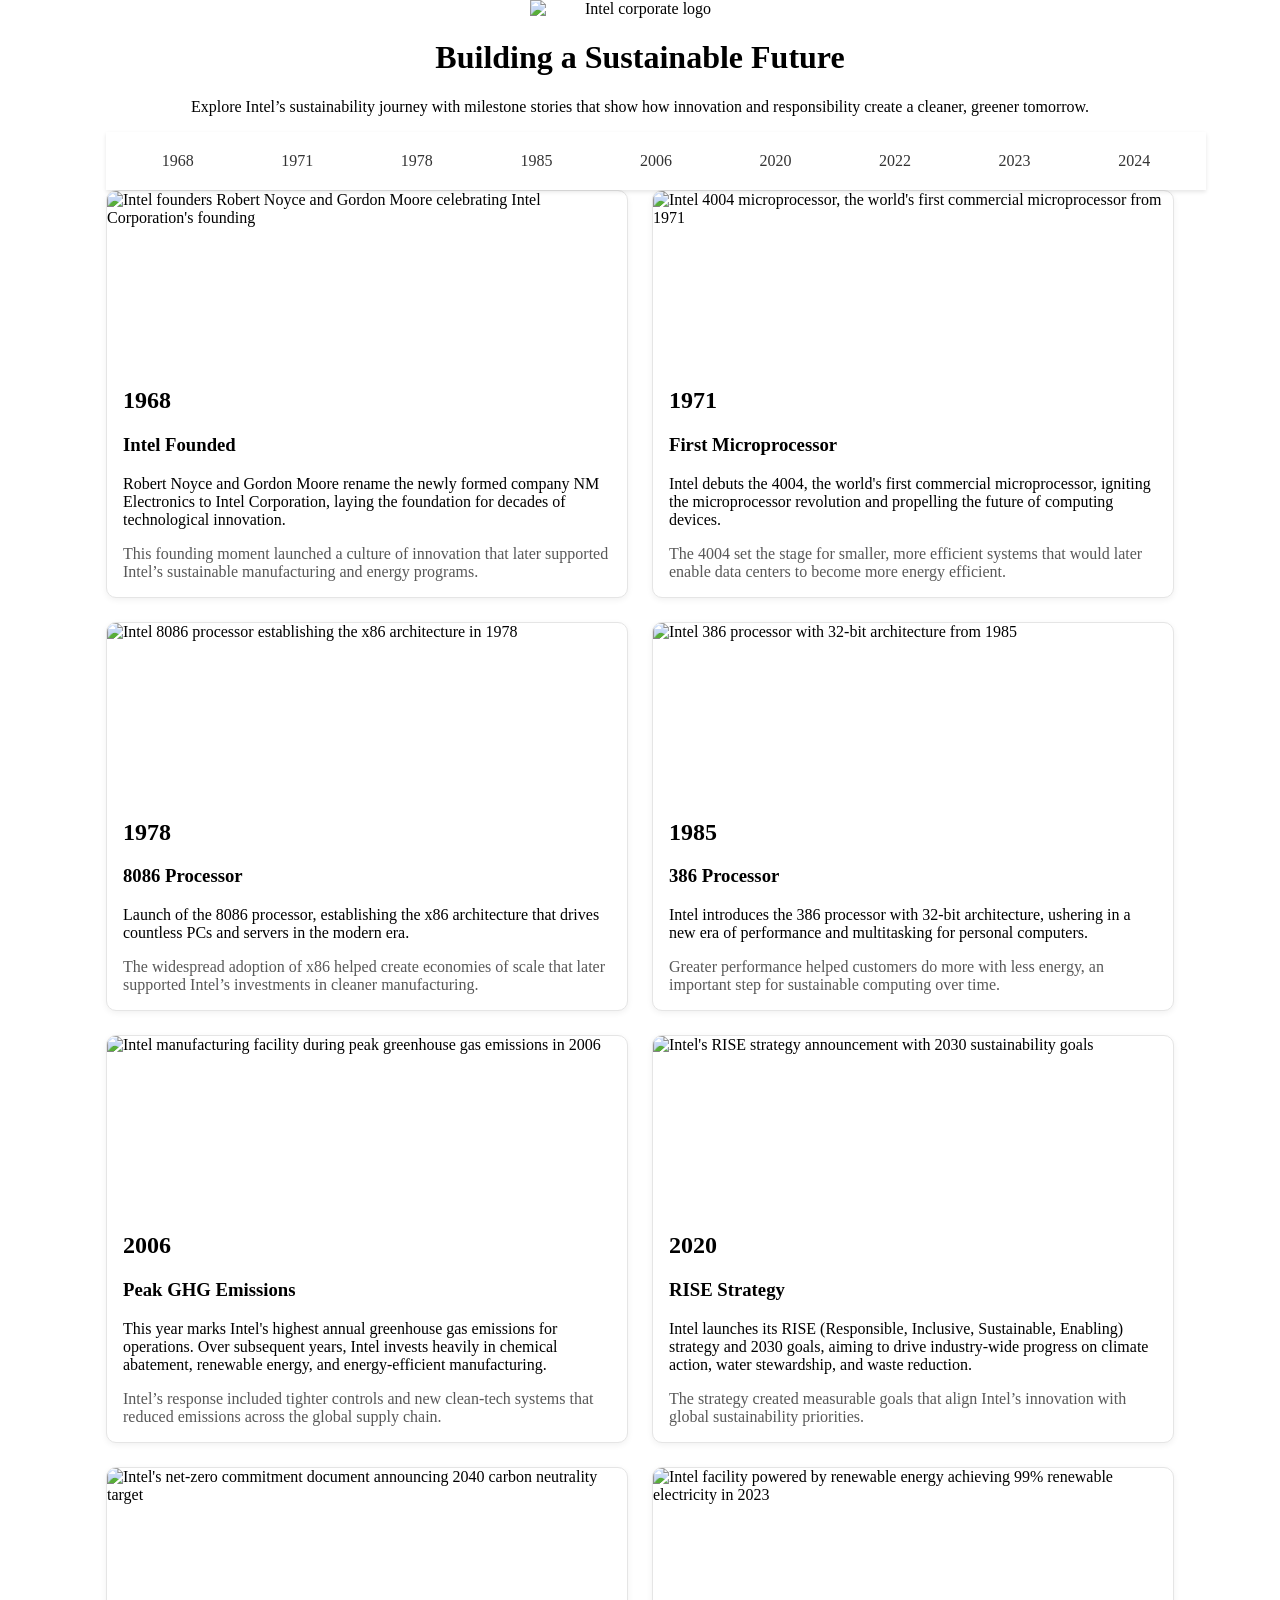
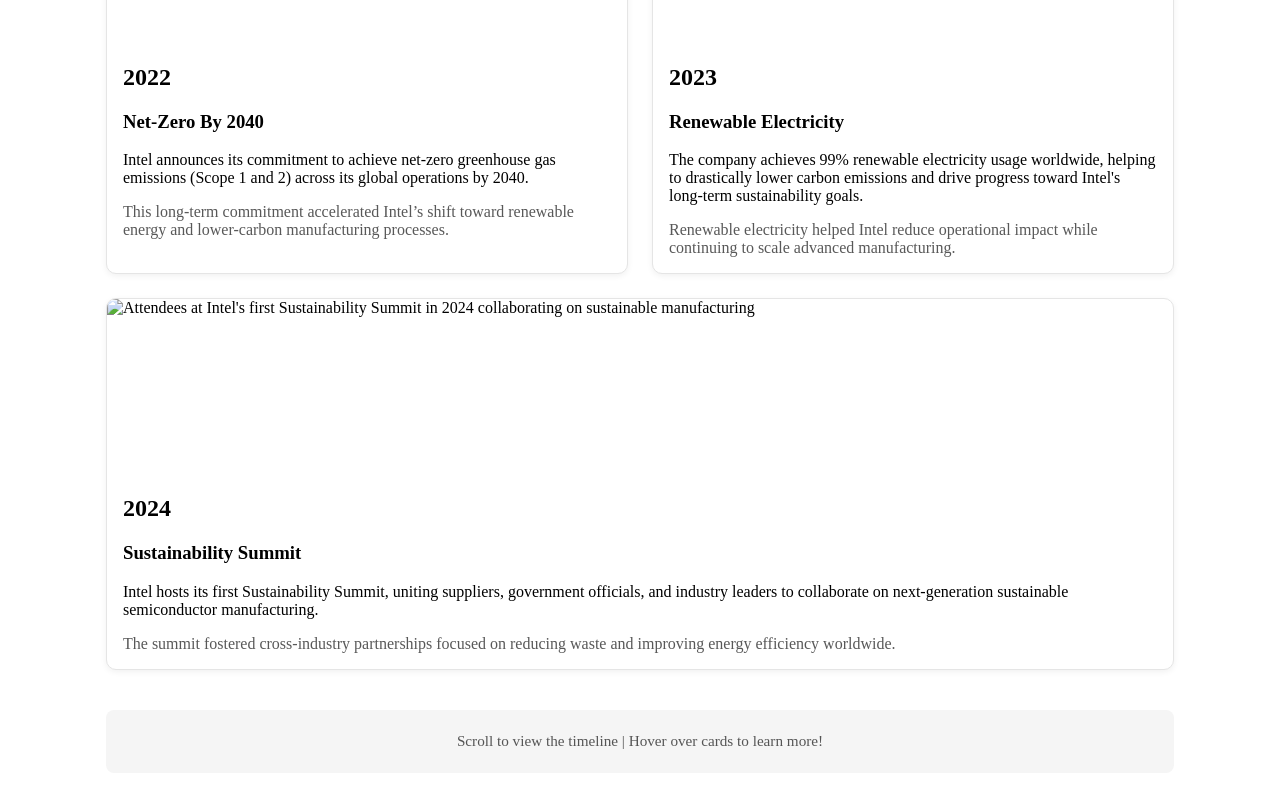
==== index.html @ ddc6f875 "commit -m "Update index.html and style.css with new design changes"" ====
<!DOCTYPE html>
<html lang="en">
<head>
  <meta charset="UTF-8" />
  <meta name="viewport" content="width=device-width, initial-scale=1.0" />
  <title>Intel: Sustainability Through the Ages</title>
  <link rel="stylesheet" href="style.css" />
</head>
<body>

  <!-- Header / Hero Section -->
  <header>
    <div class="hero">
      <img src="img/intel-header-logo.svg" alt="Intel corporate logo" />
      <h1>Building a Sustainable Future</h1>
      <p>
        Explore Intel’s sustainability journey with milestone stories that
        show how innovation and responsibility create a cleaner, greener
        tomorrow.
      </p>
    </div>
  </header>

  <!-- Navigation Bar for Timeline -->
  <nav class="timeline-nav">
    <a href="#year-1968">1968</a>
    <a href="#year-1971">1971</a>
    <a href="#year-1978">1978</a>
    <a href="#year-1985">1985</a>
    <a href="#year-2006">2006</a>
    <a href="#year-2020">2020</a>
    <a href="#year-2022">2022</a>
    <a href="#year-2023">2023</a>
    <a href="#year-2024">2024</a>
  </nav>

  <!-- Timeline Cards Section -->
  <main>
    <section class="timeline">

    <!-- Card 1: 1968 -->
    <article class="card" id="year-1968">
      <img src="img/1.jpg" alt="Intel founders Robert Noyce and Gordon Moore celebrating Intel Corporation's founding" />
      <h2>1968</h2>
      <h3>Intel Founded</h3>
      <p>
        Robert Noyce and Gordon Moore rename the newly formed company NM
        Electronics to Intel Corporation, laying the foundation for decades
        of technological innovation.
      </p>
      <p class="detail">
        This founding moment launched a culture of innovation that later
        supported Intel’s sustainable manufacturing and energy programs.
      </p>
    </article>

    <!-- Card 2: 1971 -->
    <article class="card" id="year-1971">
      <img src="img/2.jpg" alt="Intel 4004 microprocessor, the world's first commercial microprocessor from 1971" />
      <h2>1971</h2>
      <h3>First Microprocessor</h3>
      <p>
        Intel debuts the 4004, the world's first commercial microprocessor,
        igniting the microprocessor revolution and propelling the future of
        computing devices.
      </p>
      <p class="detail">
        The 4004 set the stage for smaller, more efficient systems that
        would later enable data centers to become more energy efficient.
      </p>
    </article>

    <!-- Card 3: 1978 -->
    <article class="card" id="year-1978">
      <img src="img/3.jpg" alt="Intel 8086 processor establishing the x86 architecture in 1978" />
      <h2>1978</h2>
      <h3>8086 Processor</h3>
      <p>
        Launch of the 8086 processor, establishing the x86 architecture that
        drives countless PCs and servers in the modern era.
      </p>
      <p class="detail">
        The widespread adoption of x86 helped create economies of scale that
        later supported Intel’s investments in cleaner manufacturing.
      </p>
    </article>

    <!-- Card 4: 1985 -->
    <article class="card" id="year-1985">
      <img src="img/4.jpg" alt="Intel 386 processor with 32-bit architecture from 1985" />
      <h2>1985</h2>
      <h3>386 Processor</h3>
      <p>
        Intel introduces the 386 processor with 32-bit architecture, ushering
        in a new era of performance and multitasking for personal computers.
      </p>
      <p class="detail">
        Greater performance helped customers do more with less energy, an
        important step for sustainable computing over time.
      </p>
    </article>

    <!-- Card 5: 2006 -->
    <article class="card" id="year-2006">
      <img src="img/1.jpg" alt="Intel manufacturing facility during peak greenhouse gas emissions in 2006" />
      <h2>2006</h2>
      <h3>Peak GHG Emissions</h3>
      <p>
        This year marks Intel's highest annual greenhouse gas emissions for
        operations. Over subsequent years, Intel invests heavily in chemical
        abatement, renewable energy, and energy-efficient manufacturing.
      </p>
      <p class="detail">
        Intel’s response included tighter controls and new clean-tech systems
        that reduced emissions across the global supply chain.
      </p>
    </article>

    <!-- Card 6: 2020 -->
    <article class="card" id="year-2020">
      <img src="img/2.jpg" alt="Intel's RISE strategy announcement with 2030 sustainability goals" />
      <h2>2020</h2>
      <h3>RISE Strategy</h3>
      <p>
        Intel launches its RISE (Responsible, Inclusive, Sustainable,
        Enabling) strategy and 2030 goals, aiming to drive industry-wide
        progress on climate action, water stewardship, and waste reduction.
      </p>
      <p class="detail">
        The strategy created measurable goals that align Intel’s innovation
        with global sustainability priorities.
      </p>
    </article>

    <!-- Card 7: 2022 -->
    <article class="card" id="year-2022">
      <img src="img/3.jpg" alt="Intel's net-zero commitment document announcing 2040 carbon neutrality target" />
      <h2>2022</h2>
      <h3>Net-Zero By 2040</h3>
      <p>
        Intel announces its commitment to achieve net-zero greenhouse gas
        emissions (Scope 1 and 2) across its global operations by 2040.
      </p>
      <p class="detail">
        This long-term commitment accelerated Intel’s shift toward renewable
        energy and lower-carbon manufacturing processes.
      </p>
    </article>

    <!-- Card 8: 2023 -->
    <article class="card" id="year-2023">
      <img src="img/4.jpg" alt="Intel facility powered by renewable energy achieving 99% renewable electricity in 2023" />
      <h2>2023</h2>
      <h3>Renewable Electricity</h3>
      <p>
        The company achieves 99% renewable electricity usage worldwide,
        helping to drastically lower carbon emissions and drive progress
        toward Intel's long-term sustainability goals.
      </p>
      <p class="detail">
        Renewable electricity helped Intel reduce operational impact while
        continuing to scale advanced manufacturing.
      </p>
    </article>

    <!-- Card 9: 2024 -->
    <article class="card" id="year-2024">
      <img src="img/1.jpg" alt="Attendees at Intel's first Sustainability Summit in 2024 collaborating on sustainable manufacturing" />
      <h2>2024</h2>
      <h3>Sustainability Summit</h3>
      <p>
        Intel hosts its first Sustainability Summit, uniting suppliers,
        government officials, and industry leaders to collaborate on
        next-generation sustainable semiconductor manufacturing.
      </p>
      <p class="detail">
        The summit fostered cross-industry partnerships focused on reducing
        waste and improving energy efficiency worldwide.
      </p>
    </article>
    </section>

    <p class="timeline-note">Scroll to view the timeline | Hover over cards to learn more!</p>
  </main>
</body>
</html>
---- style.css ----
/* Add your CSS here */

/* Smooth scrolling behavior */
html {
	scroll-behavior: smooth;
}

/* Center main content and constrain max width on wide screens */
body {
	max-width: 1100px;
	margin: 0 auto;
	padding: 0 1rem;
	box-sizing: border-box;
}

/* Make images responsive so they fit the constrained layout */
img {
	max-width: 100%;
	height: auto;
	display: block;
}

/* Timeline card images: make them fill the card width and never overflow */
.card img {
	width: 100%;
	height: 180px;
	display: block;
	object-fit: cover;
}

/* Header/hero logo: constrain size and center it */
header .hero img {
	max-width: 220px;
	width: 100%;
	height: auto;
	display: block;
	margin: 0 auto 1rem;
}

/* Ensure hero content is centered */
header .hero {
	text-align: center;
}

/* Small polish: center the timeline note */
.timeline-note {
	text-align: center;
	margin: 2.5rem 0 1.5rem 0;
	padding: 1.25rem;
	background-color: #f5f5f5;
	border-radius: 8px;
	color: #555;
	font-size: 0.95rem;
	line-height: 1.5;
}
/* Sticky navigation bar */
.timeline-nav {
	position: sticky;
	top: 0;
	z-index: 100;
	width: 100%;
	background-color: white;
	padding: 0.75rem 1rem;
	box-shadow: 0 2px 4px rgba(0, 0, 0, 0.1);
	display: flex;
	flex-wrap: wrap;
	gap: 0.5rem;
	justify-content: space-around;
}

.timeline-nav a {
	text-decoration: none;
	color: #333;
	padding: 0.5rem 0.75rem;
	transition: color 0.2s ease;
	font-weight: 500;
}

.timeline-nav a:hover {
	color: #0071c5;
}
/* Timeline card hover effect: subtle lift and shadow */
.card {
	transition: transform 0.3s ease, box-shadow 0.3s ease;
	scroll-margin-top: 80px;
	background-color: #ffffff;
	border: 1px solid #e5e5e5;
	border-radius: 10px;
	overflow: hidden;
	box-shadow: 0 2px 6px rgba(0, 0, 0, 0.06);
}

.card:hover {
	transform: translateY(-5px);
	box-shadow: 0 8px 16px rgba(0, 0, 0, 0.15);
}

/* De-emphasize the sustainability detail paragraph, brighten on hover */
.card .detail {
	opacity: 0.65;
	transition: opacity 0.3s ease;
}

.card:hover .detail {
	opacity: 1;
}

/* Card text padding */
.card h2,
.card h3,
.card p {
	margin-left: 1rem;
	margin-right: 1rem;
}

.card h2 {
	margin-top: 1rem;
}

.card p:last-child {
	margin-bottom: 1rem;
}

/* Timeline layout: flex container for card arrangement */
.timeline {
	display: flex;
	flex-wrap: wrap;
	gap: 1.5rem;
	justify-content: center;
}

.card {
	flex: 1 1 calc(33.333% - 1rem);
	min-width: 280px;
}

/* Small-screen adjustments: reduce paragraph spacing and scale headings */
@media (max-width: 600px) {
	header .hero h1 {
		font-size: 1.5rem;
		margin: 0 0 0.5rem;
	}

	header .hero p {
		margin: 0 0 0.75rem;
		line-height: 1.3;
	}

	.card p,
	.card .detail {
		margin-bottom: 0.6rem;
	}

	/* Stack cards vertically on small screens */
	.timeline {
		flex-direction: column;
		gap: 1rem;
	}

	.card {
		flex: 1 1 100%;
		min-width: 100%;
	}

	.card img {
		max-height: 300px;
	}
}
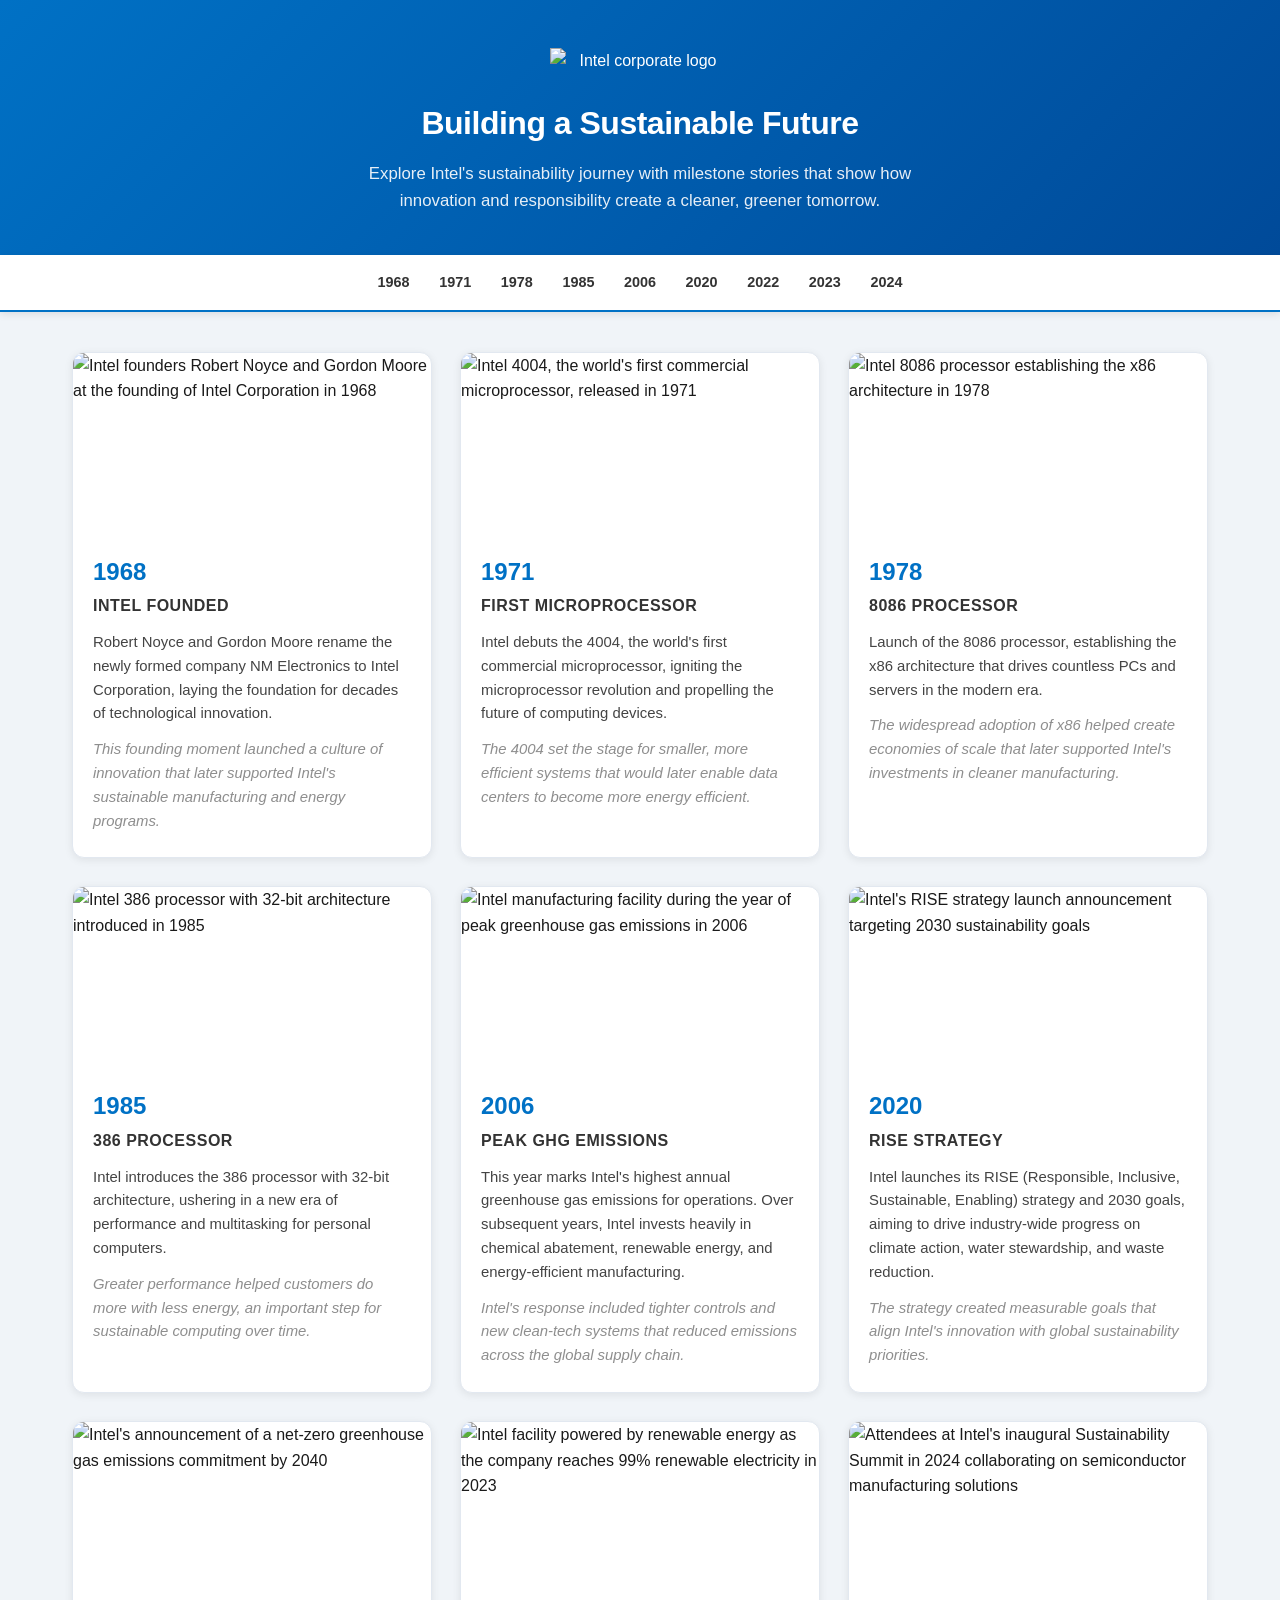
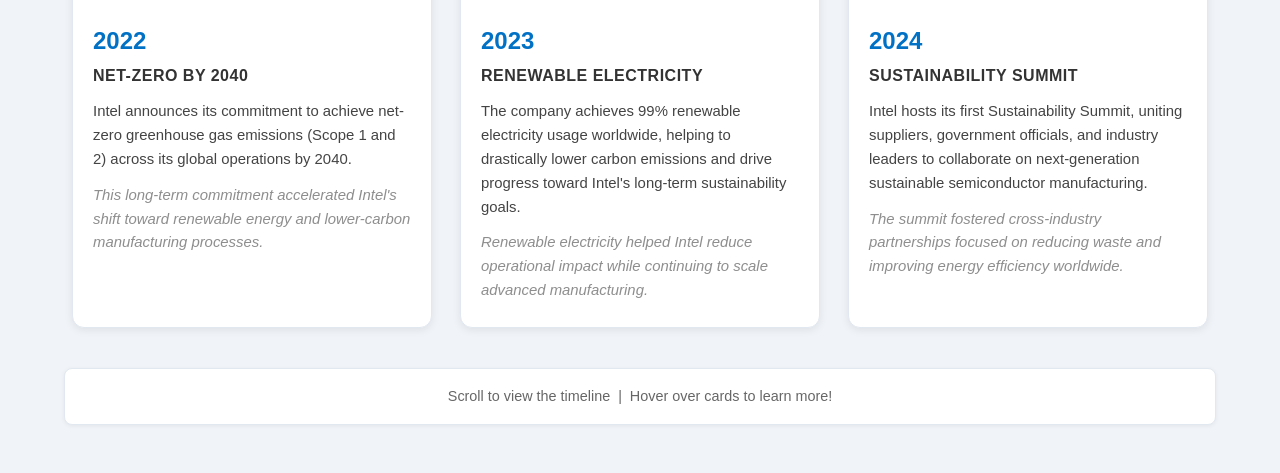
==== commit cb57d9e3: "commit -m "Update index.html and style.css with new design changes"" ====
--- a/index.html
+++ b/index.html
@@ -14,14 +14,14 @@
       <img src="img/intel-header-logo.svg" alt="Intel corporate logo" />
       <h1>Building a Sustainable Future</h1>
       <p>
-        Explore Intel’s sustainability journey with milestone stories that
+        Explore Intel's sustainability journey with milestone stories that
         show how innovation and responsibility create a cleaner, greener
         tomorrow.
       </p>
     </div>
   </header>
 
-  <!-- Navigation Bar for Timeline -->
+  <!-- Navigation Bar -->
   <nav class="timeline-nav">
     <a href="#year-1968">1968</a>
     <a href="#year-1971">1971</a>
@@ -38,149 +38,169 @@
   <main>
     <section class="timeline">
 
-    <!-- Card 1: 1968 -->
-    <article class="card" id="year-1968">
-      <img src="img/1.jpg" alt="Intel founders Robert Noyce and Gordon Moore celebrating Intel Corporation's founding" />
-      <h2>1968</h2>
-      <h3>Intel Founded</h3>
-      <p>
-        Robert Noyce and Gordon Moore rename the newly formed company NM
-        Electronics to Intel Corporation, laying the foundation for decades
-        of technological innovation.
-      </p>
-      <p class="detail">
-        This founding moment launched a culture of innovation that later
-        supported Intel’s sustainable manufacturing and energy programs.
-      </p>
-    </article>
-
-    <!-- Card 2: 1971 -->
-    <article class="card" id="year-1971">
-      <img src="img/2.jpg" alt="Intel 4004 microprocessor, the world's first commercial microprocessor from 1971" />
-      <h2>1971</h2>
-      <h3>First Microprocessor</h3>
-      <p>
-        Intel debuts the 4004, the world's first commercial microprocessor,
-        igniting the microprocessor revolution and propelling the future of
-        computing devices.
-      </p>
-      <p class="detail">
-        The 4004 set the stage for smaller, more efficient systems that
-        would later enable data centers to become more energy efficient.
-      </p>
-    </article>
-
-    <!-- Card 3: 1978 -->
-    <article class="card" id="year-1978">
-      <img src="img/3.jpg" alt="Intel 8086 processor establishing the x86 architecture in 1978" />
-      <h2>1978</h2>
-      <h3>8086 Processor</h3>
-      <p>
-        Launch of the 8086 processor, establishing the x86 architecture that
-        drives countless PCs and servers in the modern era.
-      </p>
-      <p class="detail">
-        The widespread adoption of x86 helped create economies of scale that
-        later supported Intel’s investments in cleaner manufacturing.
-      </p>
-    </article>
-
-    <!-- Card 4: 1985 -->
-    <article class="card" id="year-1985">
-      <img src="img/4.jpg" alt="Intel 386 processor with 32-bit architecture from 1985" />
-      <h2>1985</h2>
-      <h3>386 Processor</h3>
-      <p>
-        Intel introduces the 386 processor with 32-bit architecture, ushering
-        in a new era of performance and multitasking for personal computers.
-      </p>
-      <p class="detail">
-        Greater performance helped customers do more with less energy, an
-        important step for sustainable computing over time.
-      </p>
-    </article>
-
-    <!-- Card 5: 2006 -->
-    <article class="card" id="year-2006">
-      <img src="img/1.jpg" alt="Intel manufacturing facility during peak greenhouse gas emissions in 2006" />
-      <h2>2006</h2>
-      <h3>Peak GHG Emissions</h3>
-      <p>
-        This year marks Intel's highest annual greenhouse gas emissions for
-        operations. Over subsequent years, Intel invests heavily in chemical
-        abatement, renewable energy, and energy-efficient manufacturing.
-      </p>
-      <p class="detail">
-        Intel’s response included tighter controls and new clean-tech systems
-        that reduced emissions across the global supply chain.
-      </p>
-    </article>
-
-    <!-- Card 6: 2020 -->
-    <article class="card" id="year-2020">
-      <img src="img/2.jpg" alt="Intel's RISE strategy announcement with 2030 sustainability goals" />
-      <h2>2020</h2>
-      <h3>RISE Strategy</h3>
-      <p>
-        Intel launches its RISE (Responsible, Inclusive, Sustainable,
-        Enabling) strategy and 2030 goals, aiming to drive industry-wide
-        progress on climate action, water stewardship, and waste reduction.
-      </p>
-      <p class="detail">
-        The strategy created measurable goals that align Intel’s innovation
-        with global sustainability priorities.
-      </p>
-    </article>
-
-    <!-- Card 7: 2022 -->
-    <article class="card" id="year-2022">
-      <img src="img/3.jpg" alt="Intel's net-zero commitment document announcing 2040 carbon neutrality target" />
-      <h2>2022</h2>
-      <h3>Net-Zero By 2040</h3>
-      <p>
-        Intel announces its commitment to achieve net-zero greenhouse gas
-        emissions (Scope 1 and 2) across its global operations by 2040.
-      </p>
-      <p class="detail">
-        This long-term commitment accelerated Intel’s shift toward renewable
-        energy and lower-carbon manufacturing processes.
-      </p>
-    </article>
-
-    <!-- Card 8: 2023 -->
-    <article class="card" id="year-2023">
-      <img src="img/4.jpg" alt="Intel facility powered by renewable energy achieving 99% renewable electricity in 2023" />
-      <h2>2023</h2>
-      <h3>Renewable Electricity</h3>
-      <p>
-        The company achieves 99% renewable electricity usage worldwide,
-        helping to drastically lower carbon emissions and drive progress
-        toward Intel's long-term sustainability goals.
-      </p>
-      <p class="detail">
-        Renewable electricity helped Intel reduce operational impact while
-        continuing to scale advanced manufacturing.
-      </p>
-    </article>
-
-    <!-- Card 9: 2024 -->
-    <article class="card" id="year-2024">
-      <img src="img/1.jpg" alt="Attendees at Intel's first Sustainability Summit in 2024 collaborating on sustainable manufacturing" />
-      <h2>2024</h2>
-      <h3>Sustainability Summit</h3>
-      <p>
-        Intel hosts its first Sustainability Summit, uniting suppliers,
-        government officials, and industry leaders to collaborate on
-        next-generation sustainable semiconductor manufacturing.
-      </p>
-      <p class="detail">
-        The summit fostered cross-industry partnerships focused on reducing
-        waste and improving energy efficiency worldwide.
-      </p>
-    </article>
+      <!-- Card 1: 1968 -->
+      <article class="card" id="year-1968">
+        <img src="img/1.jpg" alt="Intel founders Robert Noyce and Gordon Moore at the founding of Intel Corporation in 1968" />
+        <div class="card-body">
+          <h2>1968</h2>
+          <h3>Intel Founded</h3>
+          <p>
+            Robert Noyce and Gordon Moore rename the newly formed company NM
+            Electronics to Intel Corporation, laying the foundation for decades
+            of technological innovation.
+          </p>
+          <p class="detail">
+            This founding moment launched a culture of innovation that later
+            supported Intel's sustainable manufacturing and energy programs.
+          </p>
+        </div>
+      </article>
+
+      <!-- Card 2: 1971 -->
+      <article class="card" id="year-1971">
+        <img src="img/2.jpg" alt="Intel 4004, the world's first commercial microprocessor, released in 1971" />
+        <div class="card-body">
+          <h2>1971</h2>
+          <h3>First Microprocessor</h3>
+          <p>
+            Intel debuts the 4004, the world's first commercial microprocessor,
+            igniting the microprocessor revolution and propelling the future of
+            computing devices.
+          </p>
+          <p class="detail">
+            The 4004 set the stage for smaller, more efficient systems that
+            would later enable data centers to become more energy efficient.
+          </p>
+        </div>
+      </article>
+
+      <!-- Card 3: 1978 -->
+      <article class="card" id="year-1978">
+        <img src="img/3.jpg" alt="Intel 8086 processor establishing the x86 architecture in 1978" />
+        <div class="card-body">
+          <h2>1978</h2>
+          <h3>8086 Processor</h3>
+          <p>
+            Launch of the 8086 processor, establishing the x86 architecture that
+            drives countless PCs and servers in the modern era.
+          </p>
+          <p class="detail">
+            The widespread adoption of x86 helped create economies of scale that
+            later supported Intel's investments in cleaner manufacturing.
+          </p>
+        </div>
+      </article>
+
+      <!-- Card 4: 1985 -->
+      <article class="card" id="year-1985">
+        <img src="img/4.jpg" alt="Intel 386 processor with 32-bit architecture introduced in 1985" />
+        <div class="card-body">
+          <h2>1985</h2>
+          <h3>386 Processor</h3>
+          <p>
+            Intel introduces the 386 processor with 32-bit architecture, ushering
+            in a new era of performance and multitasking for personal computers.
+          </p>
+          <p class="detail">
+            Greater performance helped customers do more with less energy, an
+            important step for sustainable computing over time.
+          </p>
+        </div>
+      </article>
+
+      <!-- Card 5: 2006 -->
+      <article class="card" id="year-2006">
+        <img src="img/1.jpg" alt="Intel manufacturing facility during the year of peak greenhouse gas emissions in 2006" />
+        <div class="card-body">
+          <h2>2006</h2>
+          <h3>Peak GHG Emissions</h3>
+          <p>
+            This year marks Intel's highest annual greenhouse gas emissions for
+            operations. Over subsequent years, Intel invests heavily in chemical
+            abatement, renewable energy, and energy-efficient manufacturing.
+          </p>
+          <p class="detail">
+            Intel's response included tighter controls and new clean-tech systems
+            that reduced emissions across the global supply chain.
+          </p>
+        </div>
+      </article>
+
+      <!-- Card 6: 2020 -->
+      <article class="card" id="year-2020">
+        <img src="img/2.jpg" alt="Intel's RISE strategy launch announcement targeting 2030 sustainability goals" />
+        <div class="card-body">
+          <h2>2020</h2>
+          <h3>RISE Strategy</h3>
+          <p>
+            Intel launches its RISE (Responsible, Inclusive, Sustainable,
+            Enabling) strategy and 2030 goals, aiming to drive industry-wide
+            progress on climate action, water stewardship, and waste reduction.
+          </p>
+          <p class="detail">
+            The strategy created measurable goals that align Intel's innovation
+            with global sustainability priorities.
+          </p>
+        </div>
+      </article>
+
+      <!-- Card 7: 2022 -->
+      <article class="card" id="year-2022">
+        <img src="img/3.jpg" alt="Intel's announcement of a net-zero greenhouse gas emissions commitment by 2040" />
+        <div class="card-body">
+          <h2>2022</h2>
+          <h3>Net-Zero By 2040</h3>
+          <p>
+            Intel announces its commitment to achieve net-zero greenhouse gas
+            emissions (Scope 1 and 2) across its global operations by 2040.
+          </p>
+          <p class="detail">
+            This long-term commitment accelerated Intel's shift toward renewable
+            energy and lower-carbon manufacturing processes.
+          </p>
+        </div>
+      </article>
+
+      <!-- Card 8: 2023 -->
+      <article class="card" id="year-2023">
+        <img src="img/4.jpg" alt="Intel facility powered by renewable energy as the company reaches 99% renewable electricity in 2023" />
+        <div class="card-body">
+          <h2>2023</h2>
+          <h3>Renewable Electricity</h3>
+          <p>
+            The company achieves 99% renewable electricity usage worldwide,
+            helping to drastically lower carbon emissions and drive progress
+            toward Intel's long-term sustainability goals.
+          </p>
+          <p class="detail">
+            Renewable electricity helped Intel reduce operational impact while
+            continuing to scale advanced manufacturing.
+          </p>
+        </div>
+      </article>
+
+      <!-- Card 9: 2024 -->
+      <article class="card" id="year-2024">
+        <img src="img/1.jpg" alt="Attendees at Intel's inaugural Sustainability Summit in 2024 collaborating on semiconductor manufacturing solutions" />
+        <div class="card-body">
+          <h2>2024</h2>
+          <h3>Sustainability Summit</h3>
+          <p>
+            Intel hosts its first Sustainability Summit, uniting suppliers,
+            government officials, and industry leaders to collaborate on
+            next-generation sustainable semiconductor manufacturing.
+          </p>
+          <p class="detail">
+            The summit fostered cross-industry partnerships focused on reducing
+            waste and improving energy efficiency worldwide.
+          </p>
+        </div>
+      </article>
+
     </section>
 
-    <p class="timeline-note">Scroll to view the timeline | Hover over cards to learn more!</p>
+    <p class="timeline-note">Scroll to view the timeline &nbsp;|&nbsp; Hover over cards to learn more!</p>
   </main>
+
 </body>
-</html>
+</html>
--- a/style.css
+++ b/style.css
@@ -1,168 +1,226 @@
-/* Add your CSS here */
-
-/* Smooth scrolling behavior */
+/* ============================================================
+   Intel Sustainability – style.css
+   ============================================================ */
+
+/* ----- Smooth scrolling ----- */
 html {
-	scroll-behavior: smooth;
-}
-
-/* Center main content and constrain max width on wide screens */
+  scroll-behavior: smooth;
+}
+
+/* ----- Reset & base ----- */
+*,
+*::before,
+*::after {
+  box-sizing: border-box;
+  margin: 0;
+  padding: 0;
+}
+
 body {
-	max-width: 1100px;
-	margin: 0 auto;
-	padding: 0 1rem;
-	box-sizing: border-box;
-}
-
-/* Make images responsive so they fit the constrained layout */
+  font-family: 'Segoe UI', Arial, sans-serif;
+  font-size: 1rem;
+  line-height: 1.6;
+  color: #1a1a1a;
+  background-color: #f0f4f8;
+}
+
 img {
-	max-width: 100%;
-	height: auto;
-	display: block;
-}
-
-/* Timeline card images: make them fill the card width and never overflow */
+  max-width: 100%;
+  height: auto;
+  display: block;
+}
+
+/* ----- Header / hero ----- */
+header {
+  background: linear-gradient(135deg, #0071c5 0%, #004a99 100%);
+  color: #ffffff;
+  padding: 3rem 1.5rem 2.5rem;
+  text-align: center;
+}
+
+.hero img {
+  /* The Intel SVG logo — keep it a reasonable size and blend cleanly */
+  max-width: 180px;
+  width: 100%;
+  height: auto;
+  display: block;
+  margin: 0 auto 1.5rem;
+  /* Transparent background so it integrates with the blue header */
+  background: transparent;
+}
+
+.hero h1 {
+  font-size: 2rem;
+  font-weight: 700;
+  margin-bottom: 0.75rem;
+  letter-spacing: -0.5px;
+}
+
+.hero p {
+  font-size: 1.05rem;
+  max-width: 600px;
+  margin: 0 auto;
+  opacity: 0.9;
+}
+
+/* ----- Sticky navigation bar ----- */
+.timeline-nav {
+  position: sticky;
+  top: 0;
+  z-index: 100;
+  background-color: #ffffff;
+  border-bottom: 2px solid #0071c5;
+  display: flex;
+  flex-wrap: wrap;
+  justify-content: center;
+  gap: 0.25rem;
+  padding: 0.6rem 1rem;
+  box-shadow: 0 2px 8px rgba(0, 0, 0, 0.1);
+}
+
+.timeline-nav a {
+  text-decoration: none;
+  color: #333333;
+  font-size: 0.9rem;
+  font-weight: 600;
+  padding: 0.4rem 0.8rem;
+  border-radius: 4px;
+  transition: background-color 0.2s ease, color 0.2s ease;
+}
+
+.timeline-nav a:hover {
+  background-color: #0071c5;
+  color: #ffffff;
+}
+
+/* ----- Main content wrapper ----- */
+main {
+  max-width: 1200px;
+  margin: 0 auto;
+  padding: 2.5rem 1.5rem 3rem;
+}
+
+/* ----- Timeline grid ----- */
+.timeline {
+  display: flex;
+  flex-wrap: wrap;
+  gap: 1.75rem;
+  justify-content: center;
+}
+
+/* ----- Individual cards ----- */
+.card {
+  flex: 1 1 300px;
+  max-width: 360px;
+  background-color: #ffffff;
+  border-radius: 12px;
+  overflow: hidden;           /* keeps image corners clipped by border-radius */
+  box-shadow: 0 2px 8px rgba(0, 0, 0, 0.08);
+  border: 1px solid #e2e8f0;
+  scroll-margin-top: 80px;   /* offset for sticky nav when jumped to */
+  transition: transform 0.28s ease, box-shadow 0.28s ease;
+}
+
+.card:hover {
+  transform: translateY(-6px);
+  box-shadow: 0 10px 24px rgba(0, 0, 0, 0.14);
+}
+
+/* Card image: fixed height so all images crop uniformly */
 .card img {
-	width: 100%;
-	height: 180px;
-	display: block;
-	object-fit: cover;
-}
-
-/* Header/hero logo: constrain size and center it */
-header .hero img {
-	max-width: 220px;
-	width: 100%;
-	height: auto;
-	display: block;
-	margin: 0 auto 1rem;
-}
-
-/* Ensure hero content is centered */
-header .hero {
-	text-align: center;
-}
-
-/* Small polish: center the timeline note */
+  width: 100%;
+  height: 180px;
+  object-fit: cover;
+  display: block;
+}
+
+/* Card text area */
+.card-body {
+  padding: 1.25rem 1.25rem 1.5rem;
+}
+
+.card-body h2 {
+  font-size: 1.5rem;
+  font-weight: 700;
+  color: #0071c5;
+  margin-bottom: 0.15rem;
+}
+
+.card-body h3 {
+  font-size: 1rem;
+  font-weight: 600;
+  color: #333333;
+  margin-bottom: 0.75rem;
+  text-transform: uppercase;
+  letter-spacing: 0.5px;
+}
+
+.card-body p {
+  font-size: 0.93rem;
+  color: #444444;
+  margin-bottom: 0.75rem;
+  line-height: 1.6;
+}
+
+/* Detail (sustainability connection) paragraph — dimmed by default */
+.card-body .detail {
+  opacity: 0.6;
+  font-style: italic;
+  margin-bottom: 0;
+  transition: opacity 0.28s ease;
+}
+
+.card:hover .card-body .detail {
+  opacity: 1;
+}
+
+/* ----- Timeline note banner ----- */
 .timeline-note {
-	text-align: center;
-	margin: 2.5rem 0 1.5rem 0;
-	padding: 1.25rem;
-	background-color: #f5f5f5;
-	border-radius: 8px;
-	color: #555;
-	font-size: 0.95rem;
-	line-height: 1.5;
-}
-/* Sticky navigation bar */
-.timeline-nav {
-	position: sticky;
-	top: 0;
-	z-index: 100;
-	width: 100%;
-	background-color: white;
-	padding: 0.75rem 1rem;
-	box-shadow: 0 2px 4px rgba(0, 0, 0, 0.1);
-	display: flex;
-	flex-wrap: wrap;
-	gap: 0.5rem;
-	justify-content: space-around;
-}
-
-.timeline-nav a {
-	text-decoration: none;
-	color: #333;
-	padding: 0.5rem 0.75rem;
-	transition: color 0.2s ease;
-	font-weight: 500;
-}
-
-.timeline-nav a:hover {
-	color: #0071c5;
-}
-/* Timeline card hover effect: subtle lift and shadow */
-.card {
-	transition: transform 0.3s ease, box-shadow 0.3s ease;
-	scroll-margin-top: 80px;
-	background-color: #ffffff;
-	border: 1px solid #e5e5e5;
-	border-radius: 10px;
-	overflow: hidden;
-	box-shadow: 0 2px 6px rgba(0, 0, 0, 0.06);
-}
-
-.card:hover {
-	transform: translateY(-5px);
-	box-shadow: 0 8px 16px rgba(0, 0, 0, 0.15);
-}
-
-/* De-emphasize the sustainability detail paragraph, brighten on hover */
-.card .detail {
-	opacity: 0.65;
-	transition: opacity 0.3s ease;
-}
-
-.card:hover .detail {
-	opacity: 1;
-}
-
-/* Card text padding */
-.card h2,
-.card h3,
-.card p {
-	margin-left: 1rem;
-	margin-right: 1rem;
-}
-
-.card h2 {
-	margin-top: 1rem;
-}
-
-.card p:last-child {
-	margin-bottom: 1rem;
-}
-
-/* Timeline layout: flex container for card arrangement */
-.timeline {
-	display: flex;
-	flex-wrap: wrap;
-	gap: 1.5rem;
-	justify-content: center;
-}
-
-.card {
-	flex: 1 1 calc(33.333% - 1rem);
-	min-width: 280px;
-}
-
-/* Small-screen adjustments: reduce paragraph spacing and scale headings */
+  text-align: center;
+  margin-top: 2.5rem;
+  padding: 1rem 1.5rem;
+  background-color: #ffffff;
+  border: 1px solid #e2e8f0;
+  border-radius: 8px;
+  color: #666666;
+  font-size: 0.9rem;
+  box-shadow: 0 1px 4px rgba(0, 0, 0, 0.06);
+}
+
+/* ----- Responsive: tablet (max 900px) ----- */
+@media (max-width: 900px) {
+  .card {
+    flex: 1 1 calc(50% - 1rem);
+    max-width: none;
+  }
+}
+
+/* ----- Responsive: mobile (max 600px) ----- */
 @media (max-width: 600px) {
-	header .hero h1 {
-		font-size: 1.5rem;
-		margin: 0 0 0.5rem;
-	}
-
-	header .hero p {
-		margin: 0 0 0.75rem;
-		line-height: 1.3;
-	}
-
-	.card p,
-	.card .detail {
-		margin-bottom: 0.6rem;
-	}
-
-	/* Stack cards vertically on small screens */
-	.timeline {
-		flex-direction: column;
-		gap: 1rem;
-	}
-
-	.card {
-		flex: 1 1 100%;
-		min-width: 100%;
-	}
-
-	.card img {
-		max-height: 300px;
-	}
-}
+  .hero h1 {
+    font-size: 1.4rem;
+  }
+
+  .hero p {
+    font-size: 0.95rem;
+  }
+
+  .timeline-nav a {
+    font-size: 0.8rem;
+    padding: 0.35rem 0.6rem;
+  }
+
+  .timeline {
+    flex-direction: column;
+    gap: 1.25rem;
+  }
+
+  .card {
+    flex: 1 1 100%;
+    max-width: 100%;
+  }
+
+  .card img {
+    height: 200px;
+  }
+}
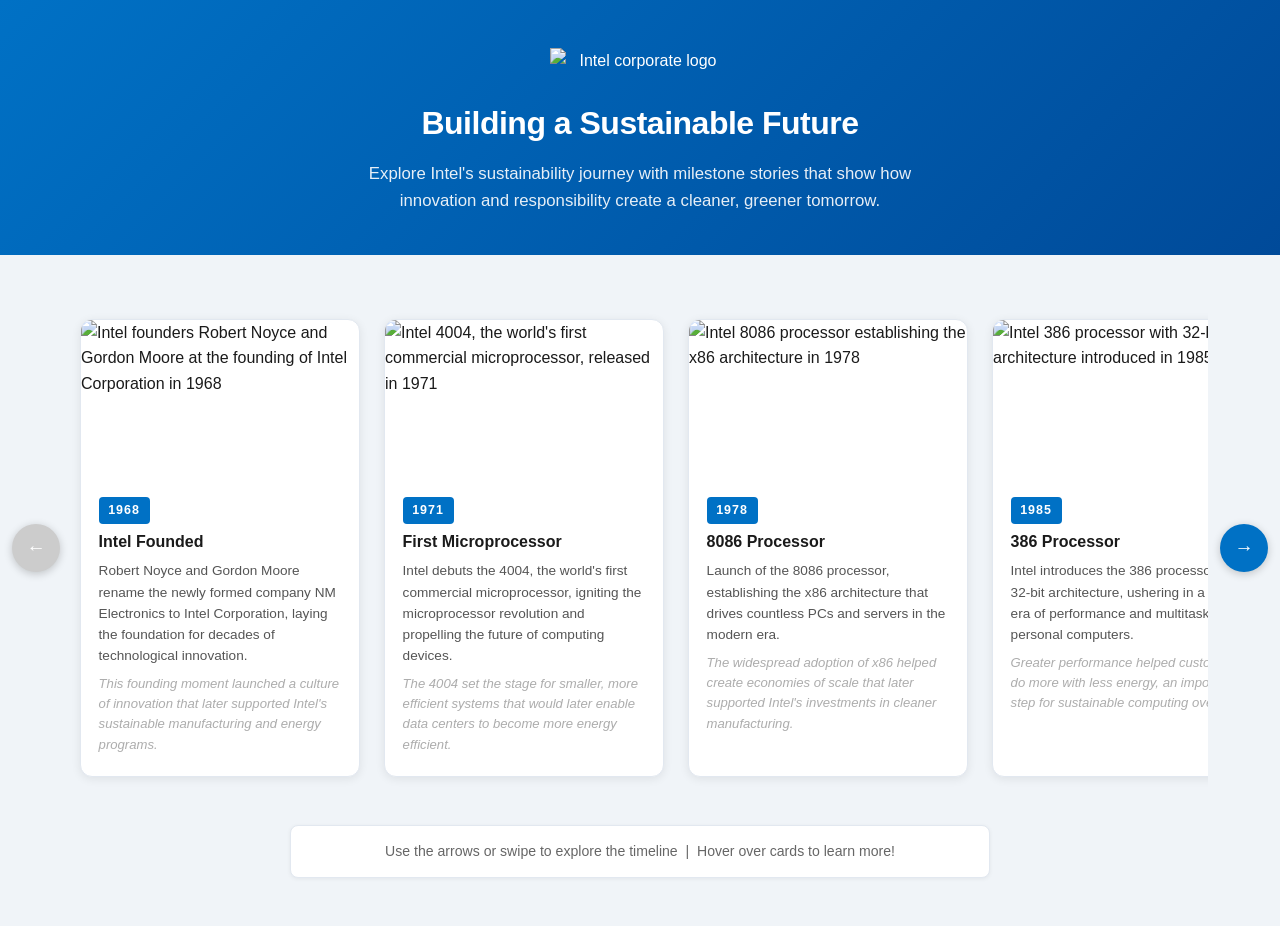
==== commit cef40f13: "commit -m "Update index.html and style.css with new design changes"" ====
--- a/index.html
+++ b/index.html
@@ -21,186 +21,211 @@
     </div>
   </header>
 
-  <!-- Navigation Bar -->
-  <nav class="timeline-nav">
-    <a href="#year-1968">1968</a>
-    <a href="#year-1971">1971</a>
-    <a href="#year-1978">1978</a>
-    <a href="#year-1985">1985</a>
-    <a href="#year-2006">2006</a>
-    <a href="#year-2020">2020</a>
-    <a href="#year-2022">2022</a>
-    <a href="#year-2023">2023</a>
-    <a href="#year-2024">2024</a>
-  </nav>
-
-  <!-- Timeline Cards Section -->
+  <!-- Carousel Navigation -->
   <main>
-    <section class="timeline">
-
-      <!-- Card 1: 1968 -->
-      <article class="card" id="year-1968">
-        <img src="img/1.jpg" alt="Intel founders Robert Noyce and Gordon Moore at the founding of Intel Corporation in 1968" />
-        <div class="card-body">
-          <h2>1968</h2>
-          <h3>Intel Founded</h3>
-          <p>
-            Robert Noyce and Gordon Moore rename the newly formed company NM
-            Electronics to Intel Corporation, laying the foundation for decades
-            of technological innovation.
-          </p>
-          <p class="detail">
-            This founding moment launched a culture of innovation that later
-            supported Intel's sustainable manufacturing and energy programs.
-          </p>
-        </div>
-      </article>
-
-      <!-- Card 2: 1971 -->
-      <article class="card" id="year-1971">
-        <img src="img/2.jpg" alt="Intel 4004, the world's first commercial microprocessor, released in 1971" />
-        <div class="card-body">
-          <h2>1971</h2>
-          <h3>First Microprocessor</h3>
-          <p>
-            Intel debuts the 4004, the world's first commercial microprocessor,
-            igniting the microprocessor revolution and propelling the future of
-            computing devices.
-          </p>
-          <p class="detail">
-            The 4004 set the stage for smaller, more efficient systems that
-            would later enable data centers to become more energy efficient.
-          </p>
-        </div>
-      </article>
-
-      <!-- Card 3: 1978 -->
-      <article class="card" id="year-1978">
-        <img src="img/3.jpg" alt="Intel 8086 processor establishing the x86 architecture in 1978" />
-        <div class="card-body">
-          <h2>1978</h2>
-          <h3>8086 Processor</h3>
-          <p>
-            Launch of the 8086 processor, establishing the x86 architecture that
-            drives countless PCs and servers in the modern era.
-          </p>
-          <p class="detail">
-            The widespread adoption of x86 helped create economies of scale that
-            later supported Intel's investments in cleaner manufacturing.
-          </p>
-        </div>
-      </article>
-
-      <!-- Card 4: 1985 -->
-      <article class="card" id="year-1985">
-        <img src="img/4.jpg" alt="Intel 386 processor with 32-bit architecture introduced in 1985" />
-        <div class="card-body">
-          <h2>1985</h2>
-          <h3>386 Processor</h3>
-          <p>
-            Intel introduces the 386 processor with 32-bit architecture, ushering
-            in a new era of performance and multitasking for personal computers.
-          </p>
-          <p class="detail">
-            Greater performance helped customers do more with less energy, an
-            important step for sustainable computing over time.
-          </p>
-        </div>
-      </article>
-
-      <!-- Card 5: 2006 -->
-      <article class="card" id="year-2006">
-        <img src="img/1.jpg" alt="Intel manufacturing facility during the year of peak greenhouse gas emissions in 2006" />
-        <div class="card-body">
-          <h2>2006</h2>
-          <h3>Peak GHG Emissions</h3>
-          <p>
-            This year marks Intel's highest annual greenhouse gas emissions for
-            operations. Over subsequent years, Intel invests heavily in chemical
-            abatement, renewable energy, and energy-efficient manufacturing.
-          </p>
-          <p class="detail">
-            Intel's response included tighter controls and new clean-tech systems
-            that reduced emissions across the global supply chain.
-          </p>
-        </div>
-      </article>
-
-      <!-- Card 6: 2020 -->
-      <article class="card" id="year-2020">
-        <img src="img/2.jpg" alt="Intel's RISE strategy launch announcement targeting 2030 sustainability goals" />
-        <div class="card-body">
-          <h2>2020</h2>
-          <h3>RISE Strategy</h3>
-          <p>
-            Intel launches its RISE (Responsible, Inclusive, Sustainable,
-            Enabling) strategy and 2030 goals, aiming to drive industry-wide
-            progress on climate action, water stewardship, and waste reduction.
-          </p>
-          <p class="detail">
-            The strategy created measurable goals that align Intel's innovation
-            with global sustainability priorities.
-          </p>
-        </div>
-      </article>
-
-      <!-- Card 7: 2022 -->
-      <article class="card" id="year-2022">
-        <img src="img/3.jpg" alt="Intel's announcement of a net-zero greenhouse gas emissions commitment by 2040" />
-        <div class="card-body">
-          <h2>2022</h2>
-          <h3>Net-Zero By 2040</h3>
-          <p>
-            Intel announces its commitment to achieve net-zero greenhouse gas
-            emissions (Scope 1 and 2) across its global operations by 2040.
-          </p>
-          <p class="detail">
-            This long-term commitment accelerated Intel's shift toward renewable
-            energy and lower-carbon manufacturing processes.
-          </p>
-        </div>
-      </article>
-
-      <!-- Card 8: 2023 -->
-      <article class="card" id="year-2023">
-        <img src="img/4.jpg" alt="Intel facility powered by renewable energy as the company reaches 99% renewable electricity in 2023" />
-        <div class="card-body">
-          <h2>2023</h2>
-          <h3>Renewable Electricity</h3>
-          <p>
-            The company achieves 99% renewable electricity usage worldwide,
-            helping to drastically lower carbon emissions and drive progress
-            toward Intel's long-term sustainability goals.
-          </p>
-          <p class="detail">
-            Renewable electricity helped Intel reduce operational impact while
-            continuing to scale advanced manufacturing.
-          </p>
-        </div>
-      </article>
-
-      <!-- Card 9: 2024 -->
-      <article class="card" id="year-2024">
-        <img src="img/1.jpg" alt="Attendees at Intel's inaugural Sustainability Summit in 2024 collaborating on semiconductor manufacturing solutions" />
-        <div class="card-body">
-          <h2>2024</h2>
-          <h3>Sustainability Summit</h3>
-          <p>
-            Intel hosts its first Sustainability Summit, uniting suppliers,
-            government officials, and industry leaders to collaborate on
-            next-generation sustainable semiconductor manufacturing.
-          </p>
-          <p class="detail">
-            The summit fostered cross-industry partnerships focused on reducing
-            waste and improving energy efficiency worldwide.
-          </p>
-        </div>
-      </article>
-
-    </section>
-
-    <p class="timeline-note">Scroll to view the timeline &nbsp;|&nbsp; Hover over cards to learn more!</p>
+    <div class="carousel-wrapper">
+
+      <button class="carousel-btn prev" aria-label="Scroll left">&#8592;</button>
+
+      <div class="carousel">
+
+        <!-- Card 1: 1968 -->
+        <article class="card" id="year-1968">
+          <img src="img/1.jpg" alt="Intel founders Robert Noyce and Gordon Moore at the founding of Intel Corporation in 1968" />
+          <div class="card-body">
+            <span class="year">1968</span>
+            <h2>Intel Founded</h2>
+            <p>
+              Robert Noyce and Gordon Moore rename the newly formed company NM
+              Electronics to Intel Corporation, laying the foundation for decades
+              of technological innovation.
+            </p>
+            <p class="detail">
+              This founding moment launched a culture of innovation that later
+              supported Intel's sustainable manufacturing and energy programs.
+            </p>
+          </div>
+        </article>
+
+        <!-- Card 2: 1971 -->
+        <article class="card" id="year-1971">
+          <img src="img/2.jpg" alt="Intel 4004, the world's first commercial microprocessor, released in 1971" />
+          <div class="card-body">
+            <span class="year">1971</span>
+            <h2>First Microprocessor</h2>
+            <p>
+              Intel debuts the 4004, the world's first commercial microprocessor,
+              igniting the microprocessor revolution and propelling the future of
+              computing devices.
+            </p>
+            <p class="detail">
+              The 4004 set the stage for smaller, more efficient systems that
+              would later enable data centers to become more energy efficient.
+            </p>
+          </div>
+        </article>
+
+        <!-- Card 3: 1978 -->
+        <article class="card" id="year-1978">
+          <img src="img/3.jpg" alt="Intel 8086 processor establishing the x86 architecture in 1978" />
+          <div class="card-body">
+            <span class="year">1978</span>
+            <h2>8086 Processor</h2>
+            <p>
+              Launch of the 8086 processor, establishing the x86 architecture that
+              drives countless PCs and servers in the modern era.
+            </p>
+            <p class="detail">
+              The widespread adoption of x86 helped create economies of scale that
+              later supported Intel's investments in cleaner manufacturing.
+            </p>
+          </div>
+        </article>
+
+        <!-- Card 4: 1985 -->
+        <article class="card" id="year-1985">
+          <img src="img/4.jpg" alt="Intel 386 processor with 32-bit architecture introduced in 1985" />
+          <div class="card-body">
+            <span class="year">1985</span>
+            <h2>386 Processor</h2>
+            <p>
+              Intel introduces the 386 processor with 32-bit architecture, ushering
+              in a new era of performance and multitasking for personal computers.
+            </p>
+            <p class="detail">
+              Greater performance helped customers do more with less energy, an
+              important step for sustainable computing over time.
+            </p>
+          </div>
+        </article>
+
+        <!-- Card 5: 2006 -->
+        <article class="card" id="year-2006">
+          <img src="img/1.jpg" alt="Intel manufacturing facility during the year of peak greenhouse gas emissions in 2006" />
+          <div class="card-body">
+            <span class="year">2006</span>
+            <h2>Peak GHG Emissions</h2>
+            <p>
+              This year marks Intel's highest annual greenhouse gas emissions for
+              operations. Over subsequent years, Intel invests heavily in chemical
+              abatement, renewable energy, and energy-efficient manufacturing.
+            </p>
+            <p class="detail">
+              Intel's response included tighter controls and new clean-tech systems
+              that reduced emissions across the global supply chain.
+            </p>
+          </div>
+        </article>
+
+        <!-- Card 6: 2020 -->
+        <article class="card" id="year-2020">
+          <img src="img/2.jpg" alt="Intel's RISE strategy launch announcement targeting 2030 sustainability goals" />
+          <div class="card-body">
+            <span class="year">2020</span>
+            <h2>RISE Strategy</h2>
+            <p>
+              Intel launches its RISE (Responsible, Inclusive, Sustainable,
+              Enabling) strategy and 2030 goals, aiming to drive industry-wide
+              progress on climate action, water stewardship, and waste reduction.
+            </p>
+            <p class="detail">
+              The strategy created measurable goals that align Intel's innovation
+              with global sustainability priorities.
+            </p>
+          </div>
+        </article>
+
+        <!-- Card 7: 2022 -->
+        <article class="card" id="year-2022">
+          <img src="img/3.jpg" alt="Intel's announcement of a net-zero greenhouse gas emissions commitment by 2040" />
+          <div class="card-body">
+            <span class="year">2022</span>
+            <h2>Net-Zero By 2040</h2>
+            <p>
+              Intel announces its commitment to achieve net-zero greenhouse gas
+              emissions (Scope 1 and 2) across its global operations by 2040.
+            </p>
+            <p class="detail">
+              This long-term commitment accelerated Intel's shift toward renewable
+              energy and lower-carbon manufacturing processes.
+            </p>
+          </div>
+        </article>
+
+        <!-- Card 8: 2023 -->
+        <article class="card" id="year-2023">
+          <img src="img/4.jpg" alt="Intel facility powered by renewable energy as the company reaches 99% renewable electricity in 2023" />
+          <div class="card-body">
+            <span class="year">2023</span>
+            <h2>Renewable Electricity</h2>
+            <p>
+              The company achieves 99% renewable electricity usage worldwide,
+              helping to drastically lower carbon emissions and drive progress
+              toward Intel's long-term sustainability goals.
+            </p>
+            <p class="detail">
+              Renewable electricity helped Intel reduce operational impact while
+              continuing to scale advanced manufacturing.
+            </p>
+          </div>
+        </article>
+
+        <!-- Card 9: 2024 -->
+        <article class="card" id="year-2024">
+          <img src="img/1.jpg" alt="Attendees at Intel's inaugural Sustainability Summit in 2024 collaborating on semiconductor manufacturing solutions" />
+          <div class="card-body">
+            <span class="year">2024</span>
+            <h2>Sustainability Summit</h2>
+            <p>
+              Intel hosts its first Sustainability Summit, uniting suppliers,
+              government officials, and industry leaders to collaborate on
+              next-generation sustainable semiconductor manufacturing.
+            </p>
+            <p class="detail">
+              The summit fostered cross-industry partnerships focused on reducing
+              waste and improving energy efficiency worldwide.
+            </p>
+          </div>
+        </article>
+
+      </div><!-- /.carousel -->
+
+      <button class="carousel-btn next" aria-label="Scroll right">&#8594;</button>
+
+    </div><!-- /.carousel-wrapper -->
+
+    <p class="timeline-note">Use the arrows or swipe to explore the timeline &nbsp;|&nbsp; Hover over cards to learn more!</p>
   </main>
+
+  <script>
+    const carousel = document.querySelector('.carousel');
+    const prevBtn  = document.querySelector('.carousel-btn.prev');
+    const nextBtn  = document.querySelector('.carousel-btn.next');
+
+    function getScrollAmount() {
+      // Scroll by one card width + gap
+      const card = carousel.querySelector('.card');
+      return card ? card.offsetWidth + 24 : 320;
+    }
+
+    prevBtn.addEventListener('click', () => {
+      carousel.scrollBy({ left: -getScrollAmount(), behavior: 'smooth' });
+    });
+
+    nextBtn.addEventListener('click', () => {
+      carousel.scrollBy({ left: getScrollAmount(), behavior: 'smooth' });
+    });
+
+    // Show/hide arrows based on scroll position
+    function updateButtons() {
+      prevBtn.disabled = carousel.scrollLeft <= 0;
+      nextBtn.disabled = carousel.scrollLeft + carousel.clientWidth >= carousel.scrollWidth - 1;
+    }
+
+    carousel.addEventListener('scroll', updateButtons);
+    window.addEventListener('resize', updateButtons);
+    updateButtons();
+  </script>
 
 </body>
 </html>
--- a/style.css
+++ b/style.css
@@ -1,5 +1,6 @@
 /* ============================================================
    Intel Sustainability – style.css
+   Horizontal scrolling card carousel layout
    ============================================================ */
 
 /* ----- Smooth scrolling ----- */
@@ -22,6 +23,7 @@
   line-height: 1.6;
   color: #1a1a1a;
   background-color: #f0f4f8;
+  min-height: 100vh;
 }
 
 img {
@@ -39,13 +41,11 @@
 }
 
 .hero img {
-  /* The Intel SVG logo — keep it a reasonable size and blend cleanly */
   max-width: 180px;
   width: 100%;
   height: auto;
   display: block;
   margin: 0 auto 1.5rem;
-  /* Transparent background so it integrates with the blue header */
   background: transparent;
 }
 
@@ -63,136 +63,152 @@
   opacity: 0.9;
 }
 
-/* ----- Sticky navigation bar ----- */
-.timeline-nav {
-  position: sticky;
-  top: 0;
-  z-index: 100;
-  background-color: #ffffff;
-  border-bottom: 2px solid #0071c5;
+/* ----- Main content area ----- */
+main {
+  padding: 2.5rem 0 3rem;
+}
+
+/* ----- Carousel wrapper (holds arrows + track) ----- */
+.carousel-wrapper {
+  position: relative;
   display: flex;
-  flex-wrap: wrap;
-  justify-content: center;
-  gap: 0.25rem;
-  padding: 0.6rem 1rem;
-  box-shadow: 0 2px 8px rgba(0, 0, 0, 0.1);
-}
-
-.timeline-nav a {
-  text-decoration: none;
-  color: #333333;
-  font-size: 0.9rem;
-  font-weight: 600;
-  padding: 0.4rem 0.8rem;
-  border-radius: 4px;
-  transition: background-color 0.2s ease, color 0.2s ease;
-}
-
-.timeline-nav a:hover {
+  align-items: center;
+  gap: 0;
+}
+
+/* ----- Arrow buttons ----- */
+.carousel-btn {
+  flex-shrink: 0;
+  width: 48px;
+  height: 48px;
+  border: none;
+  border-radius: 50%;
   background-color: #0071c5;
   color: #ffffff;
-}
-
-/* ----- Main content wrapper ----- */
-main {
-  max-width: 1200px;
-  margin: 0 auto;
-  padding: 2.5rem 1.5rem 3rem;
-}
-
-/* ----- Timeline grid ----- */
-.timeline {
+  font-size: 1.2rem;
+  cursor: pointer;
+  z-index: 10;
+  box-shadow: 0 2px 8px rgba(0, 0, 0, 0.2);
+  transition: background-color 0.2s ease, transform 0.15s ease;
+  margin: 0 0.75rem;
   display: flex;
-  flex-wrap: wrap;
-  gap: 1.75rem;
+  align-items: center;
   justify-content: center;
+}
+
+.carousel-btn:hover {
+  background-color: #004a99;
+  transform: scale(1.08);
+}
+
+.carousel-btn:disabled {
+  background-color: #cccccc;
+  cursor: default;
+  transform: none;
+}
+
+/* ----- The scrolling track ----- */
+.carousel {
+  display: flex;
+  gap: 1.5rem;
+  overflow-x: auto;
+  scroll-behavior: smooth;
+  padding: 1.5rem 0.5rem 1.5rem;
+  /* Hide scrollbar visually but keep scroll functionality */
+  scrollbar-width: none;          /* Firefox */
+  -ms-overflow-style: none;       /* IE/Edge */
+  flex: 1;
+}
+
+.carousel::-webkit-scrollbar {
+  display: none;                  /* Chrome/Safari */
 }
 
 /* ----- Individual cards ----- */
 .card {
-  flex: 1 1 300px;
-  max-width: 360px;
+  flex: 0 0 280px;               /* fixed width — never shrinks */
   background-color: #ffffff;
   border-radius: 12px;
-  overflow: hidden;           /* keeps image corners clipped by border-radius */
-  box-shadow: 0 2px 8px rgba(0, 0, 0, 0.08);
+  overflow: hidden;
+  box-shadow: 0 2px 10px rgba(0, 0, 0, 0.08);
   border: 1px solid #e2e8f0;
-  scroll-margin-top: 80px;   /* offset for sticky nav when jumped to */
   transition: transform 0.28s ease, box-shadow 0.28s ease;
+  cursor: default;
 }
 
 .card:hover {
   transform: translateY(-6px);
-  box-shadow: 0 10px 24px rgba(0, 0, 0, 0.14);
-}
-
-/* Card image: fixed height so all images crop uniformly */
+  box-shadow: 0 12px 28px rgba(0, 0, 0, 0.15);
+}
+
+/* Card image: fixed height for uniform crop */
 .card img {
   width: 100%;
-  height: 180px;
+  height: 160px;
   object-fit: cover;
   display: block;
 }
 
 /* Card text area */
 .card-body {
-  padding: 1.25rem 1.25rem 1.5rem;
+  padding: 1rem 1.1rem 1.25rem;
+}
+
+/* Year badge */
+.card-body .year {
+  display: inline-block;
+  background-color: #0071c5;
+  color: #ffffff;
+  font-size: 0.78rem;
+  font-weight: 700;
+  letter-spacing: 1px;
+  padding: 0.2rem 0.6rem;
+  border-radius: 4px;
+  margin-bottom: 0.5rem;
 }
 
 .card-body h2 {
-  font-size: 1.5rem;
+  font-size: 1rem;
   font-weight: 700;
-  color: #0071c5;
-  margin-bottom: 0.15rem;
-}
-
-.card-body h3 {
-  font-size: 1rem;
-  font-weight: 600;
-  color: #333333;
-  margin-bottom: 0.75rem;
-  text-transform: uppercase;
-  letter-spacing: 0.5px;
+  color: #1a1a1a;
+  margin-bottom: 0.5rem;
+  line-height: 1.3;
 }
 
 .card-body p {
-  font-size: 0.93rem;
-  color: #444444;
-  margin-bottom: 0.75rem;
-  line-height: 1.6;
-}
-
-/* Detail (sustainability connection) paragraph — dimmed by default */
+  font-size: 0.85rem;
+  color: #555555;
+  line-height: 1.55;
+  margin-bottom: 0.5rem;
+}
+
+/* Detail paragraph — dimmed until hover */
 .card-body .detail {
+  font-size: 0.82rem;
+  color: #777777;
+  font-style: italic;
   opacity: 0.6;
-  font-style: italic;
+  transition: opacity 0.28s ease;
   margin-bottom: 0;
-  transition: opacity 0.28s ease;
 }
 
 .card:hover .card-body .detail {
   opacity: 1;
 }
 
-/* ----- Timeline note banner ----- */
+/* ----- Timeline note ----- */
 .timeline-note {
   text-align: center;
-  margin-top: 2.5rem;
-  padding: 1rem 1.5rem;
+  margin: 1.5rem auto 0;
+  max-width: 700px;
+  padding: 0.9rem 1.5rem;
   background-color: #ffffff;
   border: 1px solid #e2e8f0;
   border-radius: 8px;
   color: #666666;
-  font-size: 0.9rem;
+  font-size: 0.88rem;
   box-shadow: 0 1px 4px rgba(0, 0, 0, 0.06);
-}
-
-/* ----- Responsive: tablet (max 900px) ----- */
-@media (max-width: 900px) {
-  .card {
-    flex: 1 1 calc(50% - 1rem);
-    max-width: none;
-  }
+  width: calc(100% - 3rem);
 }
 
 /* ----- Responsive: mobile (max 600px) ----- */
@@ -205,22 +221,18 @@
     font-size: 0.95rem;
   }
 
-  .timeline-nav a {
-    font-size: 0.8rem;
-    padding: 0.35rem 0.6rem;
-  }
-
-  .timeline {
-    flex-direction: column;
-    gap: 1.25rem;
+  .carousel-btn {
+    width: 36px;
+    height: 36px;
+    font-size: 1rem;
+    margin: 0 0.4rem;
   }
 
   .card {
-    flex: 1 1 100%;
-    max-width: 100%;
+    flex: 0 0 240px;
   }
 
   .card img {
-    height: 200px;
+    height: 130px;
   }
 }
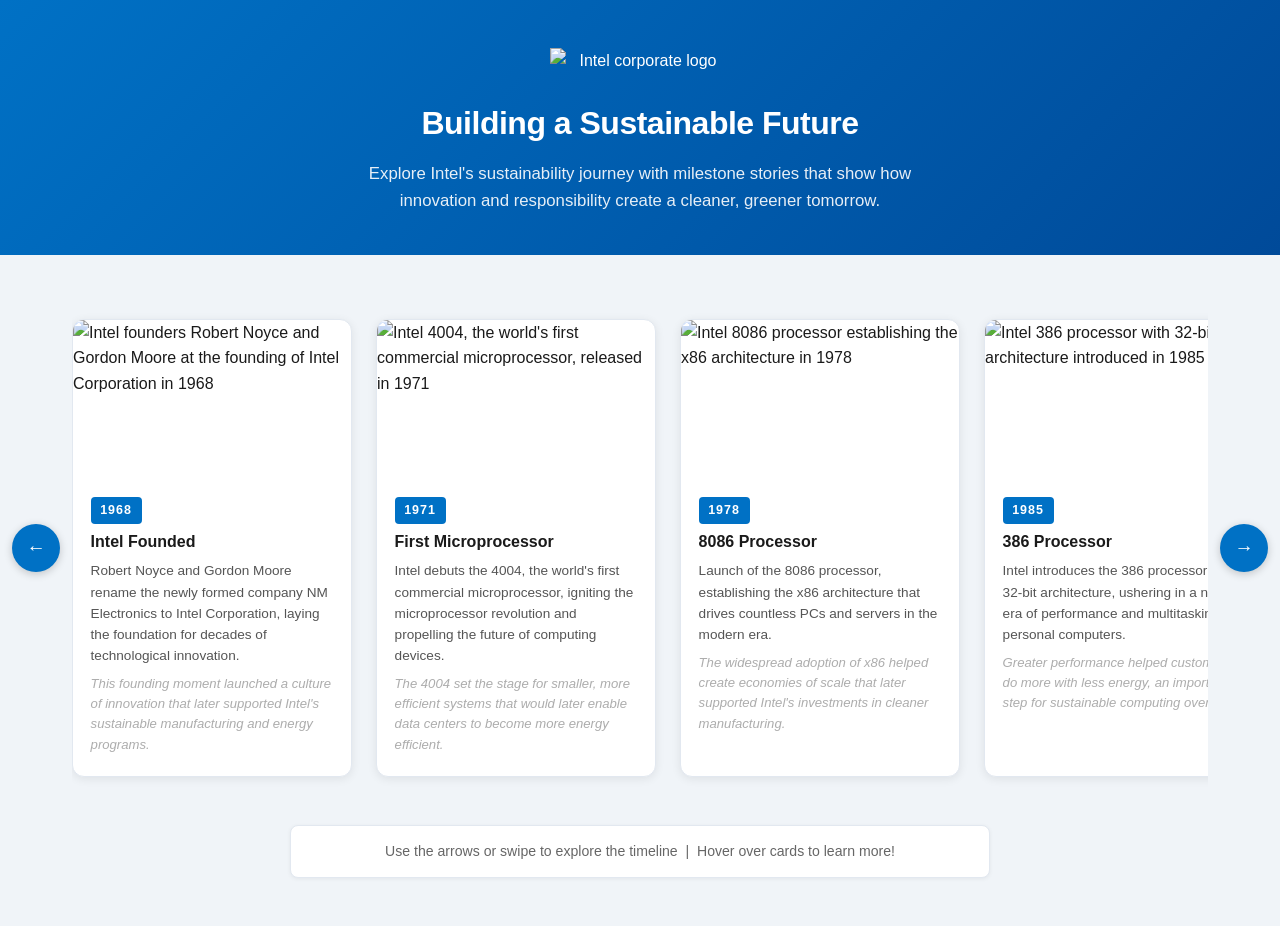
==== commit 96def6b0: "commit -m "Added a new image for Chat GPT Gen AI Picture and updated index.html to include it."" ====
--- a/index.html
+++ b/index.html
@@ -84,7 +84,7 @@
 
         <!-- Card 4: 1985 -->
         <article class="card" id="year-1985">
-          <img src="img/4.jpg" alt="Intel 386 processor with 32-bit architecture introduced in 1985" />
+          <img src="img/386-processor.jpg" alt="Intel 386 processor with 32-bit architecture introduced in 1985" />
           <div class="card-body">
             <span class="year">1985</span>
             <h2>386 Processor</h2>
--- a/style.css
+++ b/style.css
@@ -118,6 +118,8 @@
   scrollbar-width: none;          /* Firefox */
   -ms-overflow-style: none;       /* IE/Edge */
   flex: 1;
+  /* LevelUp: Scroll Snap — locks each card into place when scrolling */
+  scroll-snap-type: x mandatory;
 }
 
 .carousel::-webkit-scrollbar {
@@ -132,8 +134,11 @@
   overflow: hidden;
   box-shadow: 0 2px 10px rgba(0, 0, 0, 0.08);
   border: 1px solid #e2e8f0;
+  /* LevelUp: CSS Transforms + Transitions — smooth hover lift and shadow */
   transition: transform 0.28s ease, box-shadow 0.28s ease;
   cursor: default;
+  /* LevelUp: Scroll Snap alignment */
+  scroll-snap-align: start;
 }
 
 .card:hover {
@@ -211,8 +216,11 @@
   width: calc(100% - 3rem);
 }
 
-/* ----- Responsive: mobile (max 600px) ----- */
-@media (max-width: 600px) {
+/* ============================================================
+   Responsive: mobile (max 700px)
+   Per rubric: milestones stack vertically on smaller screens
+   ============================================================ */
+@media (max-width: 700px) {
   .hero h1 {
     font-size: 1.4rem;
   }
@@ -221,18 +229,38 @@
     font-size: 0.95rem;
   }
 
+  /* Hide carousel arrows on mobile — vertical scroll uses the page itself */
   .carousel-btn {
-    width: 36px;
-    height: 36px;
-    font-size: 1rem;
-    margin: 0 0.4rem;
-  }
-
+    display: none;
+  }
+
+  /* Stack the wrapper as a column */
+  .carousel-wrapper {
+    flex-direction: column;
+    padding: 0 1rem;
+  }
+
+  /* Switch carousel from horizontal scroll to vertical stack */
+  .carousel {
+    flex-direction: column;
+    overflow-x: hidden;
+    overflow-y: visible;
+    gap: 1.25rem;
+    padding: 0.5rem 0;
+    /* Disable horizontal scroll snap when stacked vertically */
+    scroll-snap-type: none;
+  }
+
+  /* Cards become full-width blocks */
   .card {
-    flex: 0 0 240px;
+    flex: 1 1 auto;
+    width: 100%;
+    max-width: 500px;
+    margin: 0 auto;
+    scroll-snap-align: none;
   }
 
   .card img {
-    height: 130px;
+    height: 180px;
   }
 }
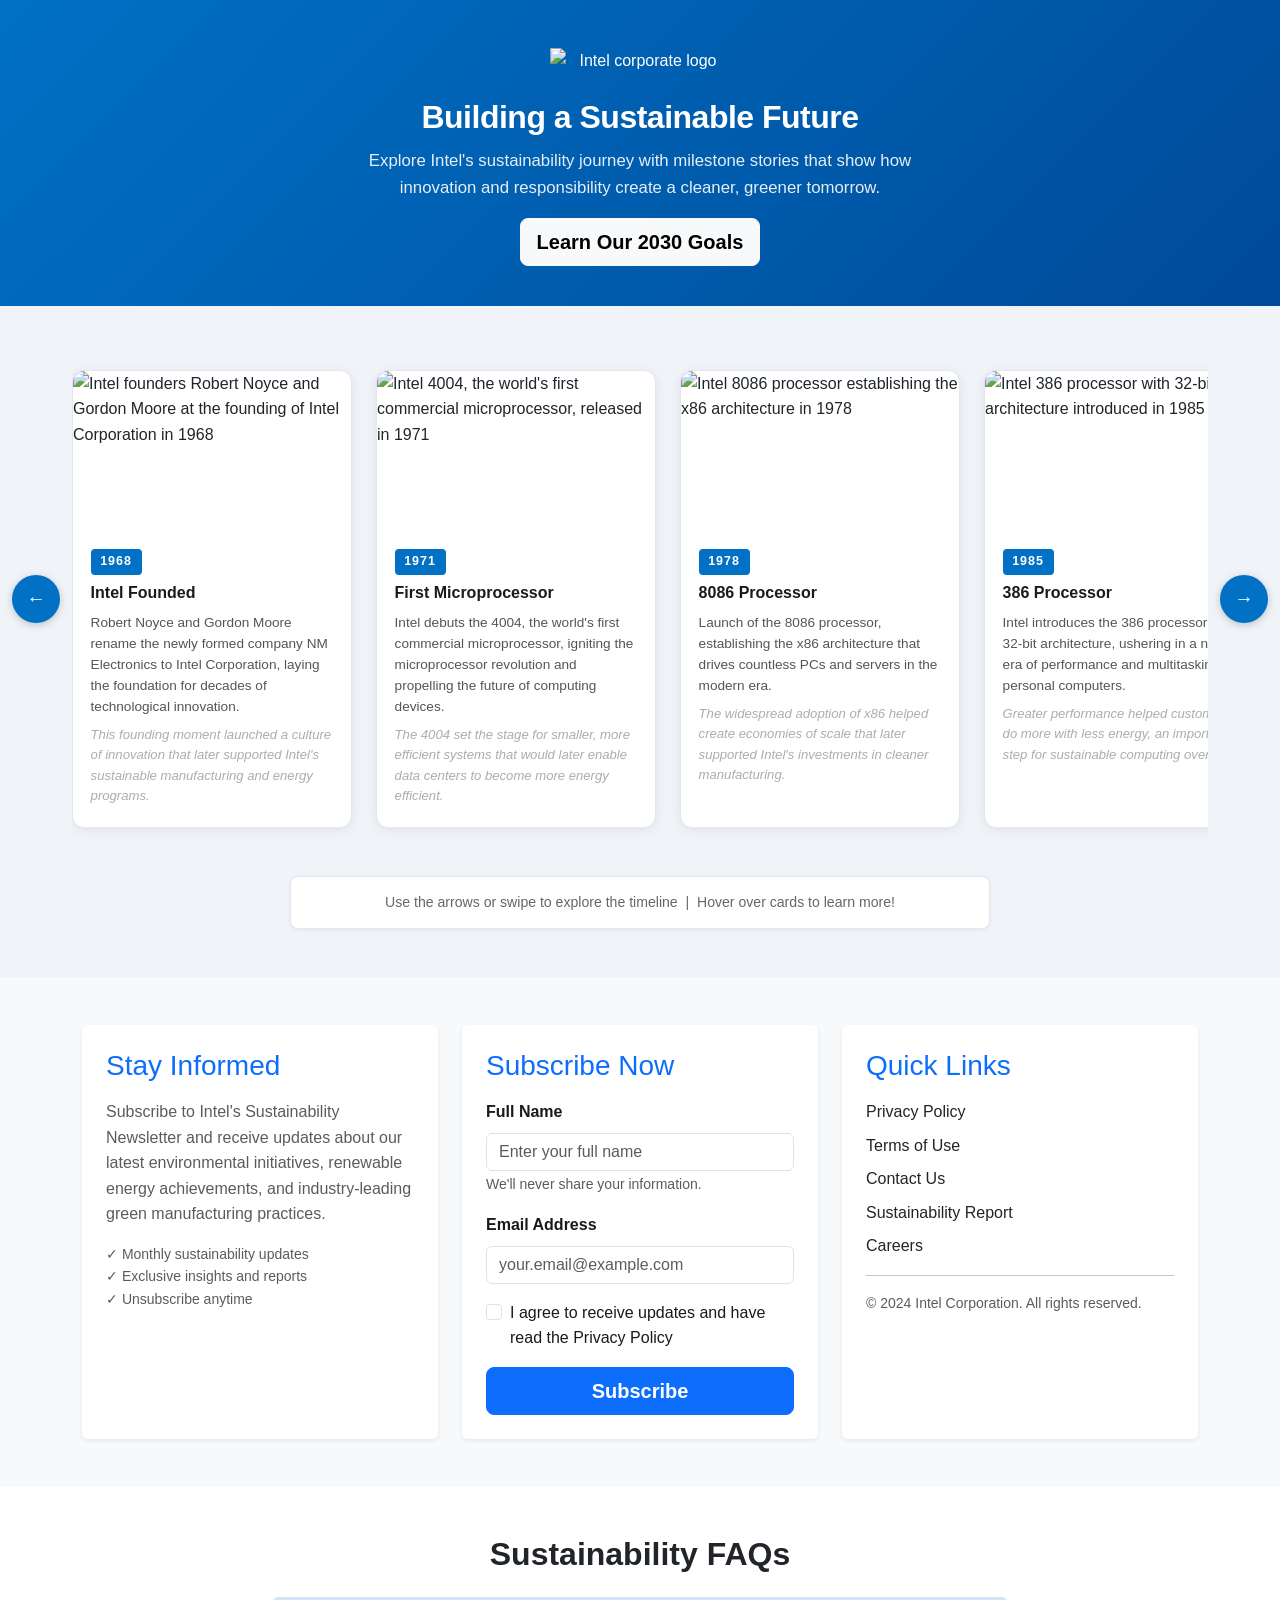
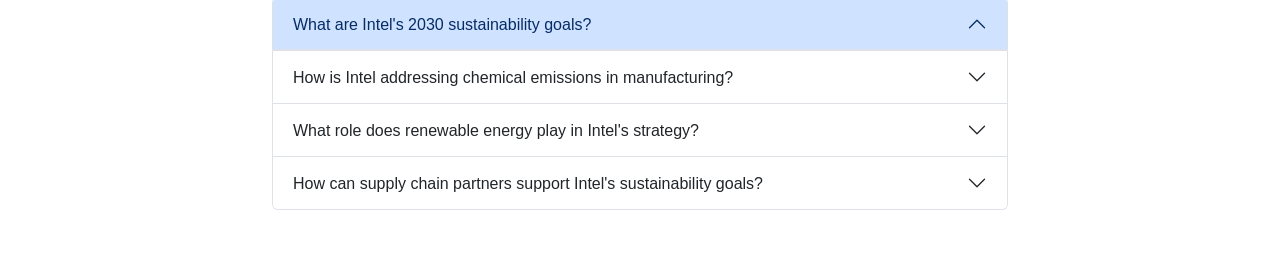
==== commit a4b83b39: "updates to the html and css files for accesibility" ====
--- a/index.html
+++ b/index.html
@@ -4,6 +4,8 @@
   <meta charset="UTF-8" />
   <meta name="viewport" content="width=device-width, initial-scale=1.0" />
   <title>Intel: Sustainability Through the Ages</title>
+  <!-- Bootstrap CSS for RTL-compatible responsive grid layout -->
+  <link href="https://cdn.jsdelivr.net/npm/bootstrap@5.3.0/dist/css/bootstrap.min.css" rel="stylesheet" />
   <link rel="stylesheet" href="style.css" />
 </head>
 <body>
@@ -18,6 +20,15 @@
         show how innovation and responsibility create a cleaner, greener
         tomorrow.
       </p>
+      <!-- CTA Button to trigger sustainability modal -->
+      <button 
+        type="button" 
+        class="btn btn-light btn-lg mt-3 fw-semibold"
+        data-bs-toggle="modal" 
+        data-bs-target="#sustainabilityModal"
+        aria-label="Learn more about Intel's sustainability goals">
+        Learn Our 2030 Goals
+      </button>
     </div>
   </header>
 
@@ -82,9 +93,9 @@
           </div>
         </article>
 
-        <!-- Card 4: 1985 -->
+        <!-- Card 4: 1985 (custom image) -->
         <article class="card" id="year-1985">
-          <img src="img/386-processor.jpg" alt="Intel 386 processor with 32-bit architecture introduced in 1985" />
+          <img src="img/4.jpg" alt="Intel 386 processor with 32-bit architecture introduced in 1985" />
           <div class="card-body">
             <span class="year">1985</span>
             <h2>386 Processor</h2>
@@ -117,9 +128,9 @@
           </div>
         </article>
 
-        <!-- Card 6: 2020 -->
+        <!-- Card 6: 2020 (custom image) -->
         <article class="card" id="year-2020">
-          <img src="img/2.jpg" alt="Intel's RISE strategy launch announcement targeting 2030 sustainability goals" />
+          <img src="img/keepwakin-sheep-5915813_1920.jpg" alt="Intel's RISE strategy launch announcement targeting 2030 sustainability goals" />
           <div class="card-body">
             <span class="year">2020</span>
             <h2>RISE Strategy</h2>
@@ -135,9 +146,9 @@
           </div>
         </article>
 
-        <!-- Card 7: 2022 -->
+        <!-- Card 7: 2022 (custom image) -->
         <article class="card" id="year-2022">
-          <img src="img/3.jpg" alt="Intel's announcement of a net-zero greenhouse gas emissions commitment by 2040" />
+          <img src="img/kjwathne-ai-generated-8534841.jpeg" alt="Intel's announcement of a net-zero greenhouse gas emissions commitment by 2040" />
           <div class="card-body">
             <span class="year">2022</span>
             <h2>Net-Zero By 2040</h2>
@@ -152,9 +163,9 @@
           </div>
         </article>
 
-        <!-- Card 8: 2023 -->
+        <!-- Card 8: 2023 (custom image) -->
         <article class="card" id="year-2023">
-          <img src="img/4.jpg" alt="Intel facility powered by renewable energy as the company reaches 99% renewable electricity in 2023" />
+          <img src="img/1.jpg" alt="Sheep grazing peacefully beneath wind turbines, representing Intel's 99% renewable electricity milestone in 2023" />
           <div class="card-body">
             <span class="year">2023</span>
             <h2>Renewable Electricity</h2>
@@ -170,9 +181,9 @@
           </div>
         </article>
 
-        <!-- Card 9: 2024 -->
+        <!-- Card 9: 2024 (custom image) -->
         <article class="card" id="year-2024">
-          <img src="img/1.jpg" alt="Attendees at Intel's inaugural Sustainability Summit in 2024 collaborating on semiconductor manufacturing solutions" />
+          <img src="img/2.jpg" alt="Illustration of suppliers, government officials, and industry leaders gathered at Intel's 2024 Sustainability Summit" />
           <div class="card-body">
             <span class="year">2024</span>
             <h2>Sustainability Summit</h2>
@@ -203,7 +214,6 @@
     const nextBtn  = document.querySelector('.carousel-btn.next');
 
     function getScrollAmount() {
-      // Scroll by one card width + gap
       const card = carousel.querySelector('.card');
       return card ? card.offsetWidth + 24 : 320;
     }
@@ -216,7 +226,6 @@
       carousel.scrollBy({ left: getScrollAmount(), behavior: 'smooth' });
     });
 
-    // Show/hide arrows based on scroll position
     function updateButtons() {
       prevBtn.disabled = carousel.scrollLeft <= 0;
       nextBtn.disabled = carousel.scrollLeft + carousel.clientWidth >= carousel.scrollWidth - 1;
@@ -227,5 +236,470 @@
     updateButtons();
   </script>
 
+  <!-- New Section: Newsletter Subscription & Footer -->
+  <section class="newsletter-footer py-5 bg-light">
+    <div class="container">
+      <div class="row g-4">
+        
+        <!-- Column 1: Newsletter Description -->
+        <div class="col-lg-4 col-md-6">
+          <div class="newsletter-info p-4 bg-white rounded shadow-sm h-100">
+            <h3 class="mb-3 text-primary">Stay Informed</h3>
+            <p class="text-muted">
+              Subscribe to Intel's Sustainability Newsletter and receive updates about our latest environmental initiatives, renewable energy achievements, and industry-leading green manufacturing practices.
+            </p>
+            <ul class="list-unstyled text-muted small">
+              <li>✓ Monthly sustainability updates</li>
+              <li>✓ Exclusive insights and reports</li>
+              <li>✓ Unsubscribe anytime</li>
+            </ul>
+          </div>
+        </div>
+
+        <!-- Column 2: Subscription Form -->
+        <div class="col-lg-4 col-md-6">
+          <form class="newsletter-form p-4 bg-white rounded shadow-sm h-100 d-flex flex-column justify-content-center" aria-labelledby="form-title">
+            <h3 id="form-title" class="mb-3 text-primary">Subscribe Now</h3>
+            
+            <!-- Name Input -->
+            <div class="mb-3">
+              <label for="sub-name" class="form-label fw-semibold">Full Name</label>
+              <input 
+                type="text" 
+                class="form-control" 
+                id="sub-name" 
+                placeholder="Enter your full name"
+                required
+                aria-required="true"
+                aria-describedby="name-help" />
+              <small id="name-help" class="form-text text-muted">We'll never share your information.</small>
+            </div>
+
+            <!-- Email Input -->
+            <div class="mb-3">
+              <label for="sub-email" class="form-label fw-semibold">Email Address</label>
+              <input 
+                type="email" 
+                class="form-control" 
+                id="sub-email" 
+                placeholder="your.email@example.com"
+                required
+                aria-required="true" />
+            </div>
+
+            <!-- Checkbox for Terms -->
+            <div class="mb-3 form-check">
+              <input 
+                type="checkbox" 
+                class="form-check-input" 
+                id="sub-terms"
+                required
+                aria-required="true" />
+              <label class="form-check-label" for="sub-terms">
+                I agree to receive updates and have read the Privacy Policy
+              </label>
+            </div>
+
+            <!-- Submit Button -->
+            <button 
+              type="submit" 
+              class="btn btn-primary btn-lg fw-semibold"
+              aria-label="Subscribe to the Intel Sustainability Newsletter">
+              Subscribe
+            </button>
+          </form>
+        </div>
+
+        <!-- Column 3: Quick Links & Footer -->
+        <div class="col-lg-4 col-md-6 offset-md-0">
+          <div class="footer-links p-4 bg-white rounded shadow-sm h-100">
+            <h3 class="mb-3 text-primary">Quick Links</h3>
+            <nav aria-label="Footer navigation">
+              <ul class="list-unstyled">
+                <li class="mb-2">
+                  <a href="#privacy" class="text-decoration-none text-dark hover-link">
+                    Privacy Policy
+                  </a>
+                </li>
+                <li class="mb-2">
+                  <a href="#terms" class="text-decoration-none text-dark hover-link">
+                    Terms of Use
+                  </a>
+                </li>
+                <li class="mb-2">
+                  <a href="#contact" class="text-decoration-none text-dark hover-link">
+                    Contact Us
+                  </a>
+                </li>
+                <li class="mb-2">
+                  <a href="#sustainability" class="text-decoration-none text-dark hover-link">
+                    Sustainability Report
+                  </a>
+                </li>
+                <li class="mb-2">
+                  <a href="#careers" class="text-decoration-none text-dark hover-link">
+                    Careers
+                  </a>
+                </li>
+              </ul>
+            </nav>
+            <hr class="my-3" />
+            <p class="text-muted small mb-0">
+              © 2024 Intel Corporation. All rights reserved.
+            </p>
+          </div>
+        </div>
+
+      </div><!-- /.row -->
+    </div><!-- /.container -->
+  </section>
+
+  <!-- New Section: FAQ Accordion -->
+  <section class="faq-section py-5 bg-white">
+    <div class="container">
+      <h2 class="text-center mb-4 fw-bold text-dark">Sustainability FAQs</h2>
+      <div class="row">
+        <div class="col-lg-8 mx-auto">
+          <!-- Bootstrap Accordion Component -->
+          <div class="accordion" id="faqAccordion">
+            
+            <!-- FAQ Item 1 -->
+            <div class="accordion-item">
+              <h3 class="accordion-header">
+                <button 
+                  class="accordion-button" 
+                  type="button" 
+                  data-bs-toggle="collapse" 
+                  data-bs-target="#faq1" 
+                  aria-expanded="false" 
+                  aria-controls="faq1">
+                  What are Intel's 2030 sustainability goals?
+                </button>
+              </h3>
+              <div id="faq1" class="accordion-collapse collapse" data-bs-parent="#faqAccordion">
+                <div class="accordion-body">
+                  Intel's 2030 goals focus on three key areas: reducing GHG emissions by 30%, achieving 100% renewable electricity, and reducing water consumption. These targets build on Intel's commitment to net-zero emissions by 2040.
+                </div>
+              </div>
+            </div>
+
+            <!-- FAQ Item 2 -->
+            <div class="accordion-item">
+              <h3 class="accordion-header">
+                <button 
+                  class="accordion-button collapsed" 
+                  type="button" 
+                  data-bs-toggle="collapse" 
+                  data-bs-target="#faq2" 
+                  aria-expanded="false" 
+                  aria-controls="faq2">
+                  How is Intel addressing chemical emissions in manufacturing?
+                </button>
+              </h3>
+              <div id="faq2" class="accordion-collapse collapse" data-bs-parent="#faqAccordion">
+                <div class="accordion-body">
+                  Intel invests in advanced abatement technologies that capture and treat harmful gases before they enter the atmosphere. Since 2006 (our peak emissions year), we've reduced absolute emissions by over 30% while growing manufacturing.
+                </div>
+              </div>
+            </div>
+
+            <!-- FAQ Item 3 -->
+            <div class="accordion-item">
+              <h3 class="accordion-header">
+                <button 
+                  class="accordion-button collapsed" 
+                  type="button" 
+                  data-bs-toggle="collapse" 
+                  data-bs-target="#faq3" 
+                  aria-expanded="false" 
+                  aria-controls="faq3">
+                  What role does renewable energy play in Intel's strategy?
+                </button>
+              </h3>
+              <div id="faq3" class="accordion-collapse collapse" data-bs-parent="#faqAccordion">
+                <div class="accordion-body">
+                  Renewable energy is central to our net-zero commitment. In 2023, Intel achieved 99% renewable electricity usage worldwide, helping reduce operational carbon emissions while supporting advanced semiconductor manufacturing at global facilities.
+                </div>
+              </div>
+            </div>
+
+            <!-- FAQ Item 4 -->
+            <div class="accordion-item">
+              <h3 class="accordion-header">
+                <button 
+                  class="accordion-button collapsed" 
+                  type="button" 
+                  data-bs-toggle="collapse" 
+                  data-bs-target="#faq4" 
+                  aria-expanded="false" 
+                  aria-controls="faq4">
+                  How can supply chain partners support Intel's sustainability goals?
+                </button>
+              </h3>
+              <div id="faq4" class="accordion-collapse collapse" data-bs-parent="#faqAccordion">
+                <div class="accordion-body">
+                  Intel's Sustainability Summit brings together suppliers, government officials, and industry leaders to collaborate on sustainable manufacturing practices. Partners can adopt our environmental standards, invest in renewable energy, and reduce waste across operations.
+                </div>
+              </div>
+            </div>
+
+          </div><!-- /.accordion -->
+        </div>
+      </div>
+    </div>
+  </section>
+
+  <!-- Modal: Sustainability Goals Detail -->
+  <div 
+    class="modal fade" 
+    id="sustainabilityModal" 
+    tabindex="-1" 
+    aria-labelledby="sustainabilityModalLabel" 
+    aria-hidden="true">
+    <div class="modal-dialog modal-lg">
+      <div class="modal-content">
+        <div class="modal-header bg-primary text-white">
+          <h2 class="modal-title" id="sustainabilityModalLabel">
+            Intel's 2030 & 2040 Sustainability Goals
+          </h2>
+          <button 
+            type="button" 
+            class="btn-close btn-close-white" 
+            data-bs-dismiss="modal" 
+            aria-label="Close modal">
+          </button>
+        </div>
+        <div class="modal-body">
+          <div class="goals-container">
+            
+            <!-- 2030 Goals -->
+            <h4 class="mt-0 mb-3 text-primary">2030 Goals</h4>
+            <ul class="list-unstyled mb-4">
+              <li class="goal-item mb-3">
+                <strong>🌍 Climate Action:</strong> Reduce absolute GHG emissions by 30% from 2020 baseline
+              </li>
+              <li class="goal-item mb-3">
+                <strong>⚡ Renewable Energy:</strong> Achieve 100% renewable electricity across all global operations
+              </li>
+              <li class="goal-item mb-3">
+                <strong>💧 Water Stewardship:</strong> Reduce water consumption intensity and improve water quality in key regions
+              </li>
+              <li class="goal-item mb-3">
+                <strong>♻️ Waste Reduction:</strong> Divert 90% of manufacturing waste from landfills
+              </li>
+            </ul>
+
+            <hr />
+
+            <!-- 2040 Goals -->
+            <h4 class="mb-3 text-primary">2040 Goal: Net-Zero</h4>
+            <p class="mb-3">
+              Intel commits to achieve <strong>net-zero greenhouse gas emissions (Scope 1 and 2)</strong> across its global operations by 2040. This long-term commitment accelerates our shift toward renewable energy and lower-carbon manufacturing processes.
+            </p>
+
+            <!-- Implementation Strategy -->
+            <h4 class="mb-3 text-primary">Implementation Strategy</h4>
+            <ul class="list-unstyled">
+              <li class="mb-2">
+                ✓ Invest in clean technology and process improvements
+              </li>
+              <li class="mb-2">
+                ✓ Partner with suppliers on environmental standards
+              </li>
+              <li class="mb-2">
+                ✓ Support industry collaboration through our Sustainability Summit
+              </li>
+              <li class="mb-2">
+                ✓ Measure and report progress transparently
+              </li>
+            </ul>
+          </div>
+        </div>
+        <div class="modal-footer">
+          <button 
+            type="button" 
+            class="btn btn-secondary" 
+            data-bs-dismiss="modal">
+            Close
+          </button>
+          <a 
+            href="#sustainability" 
+            class="btn btn-primary"
+            role="button">
+            View Full Report
+          </a>
+        </div>
+      </div>
+    </div>
+  </div>
+
+  <!-- Bootstrap JS Bundle (for interactive components) -->
+  <script src="https://cdn.jsdelivr.net/npm/bootstrap@5.3.0/dist/js/bootstrap.bundle.min.js"></script>
+
+  <!-- Auto-Detect Language & Apply RTL Layout -->
+  <script>
+    /**
+     * RTL Auto-Detection System
+     * Monitors language changes and automatically applies right-to-left layout
+     * Supports Google Translate and native language switching
+     */
+
+    // List of RTL (right-to-left) language codes
+    const RTL_LANGUAGES = new Set([
+      'ar',  // Arabic
+      'he',  // Hebrew
+      'fa',  // Persian/Farsi
+      'ur',  // Urdu
+      'yi',  // Yiddish
+      'ji',  // Yiddish (alternative)
+      'iw',  // Hebrew (old code)
+      'ku',  // Kurdish (some dialects)
+    ]);
+
+    /**
+     * Detects if a language code is RTL
+     * @param {string} langCode - Language code (e.g., 'ar', 'en', 'he')
+     * @returns {boolean} True if language is RTL
+     */
+    function isRTLLanguage(langCode) {
+      if (!langCode) return false;
+      // Extract base language code (e.g., 'ar' from 'ar-SA')
+      const baseLang = langCode.split('-')[0].toLowerCase();
+      return RTL_LANGUAGES.has(baseLang);
+    }
+
+    /**
+     * Applies RTL layout to the page
+     */
+    function applyRTL() {
+      const htmlElement = document.documentElement;
+      htmlElement.setAttribute('dir', 'rtl');
+      htmlElement.style.direction = 'rtl';
+      document.body.style.direction = 'rtl';
+    }
+
+    /**
+     * Removes RTL layout and restores LTR
+     */
+    function removeRTL() {
+      const htmlElement = document.documentElement;
+      htmlElement.setAttribute('dir', 'ltr');
+      htmlElement.style.direction = 'ltr';
+      document.body.style.direction = 'ltr';
+    }
+
+    /**
+     * Updates page direction based on current language
+     */
+    function updatePageDirection() {
+      const currentLang = document.documentElement.lang || navigator.language;
+      
+      if (isRTLLanguage(currentLang)) {
+        applyRTL();
+        console.log(`✓ RTL Applied - Language: ${currentLang}`);
+      } else {
+        removeRTL();
+        console.log(`✓ LTR Applied - Language: ${currentLang}`);
+      }
+    }
+
+    /**
+     * Monitors Google Translate integration
+     * Detects when Google Translate changes the page language
+     */
+    function setupGoogleTranslateMonitor() {
+      // Watch for Google Translate's language change
+      const observer = new MutationObserver((mutations) => {
+        mutations.forEach((mutation) => {
+          // Check if Google Translate banner or widget is present
+          if (document.querySelector('.goog-te-banner-frame') || 
+              document.querySelector('.goog-te-gadget')) {
+            
+            // Get the selected language from Google Translate
+            const translateElement = document.querySelector('.goog-te-combo');
+            if (translateElement) {
+              const selectedLang = translateElement.value;
+              
+              // Update lang attribute and apply RTL if needed
+              if (selectedLang) {
+                document.documentElement.lang = selectedLang;
+                updatePageDirection();
+              }
+            }
+          }
+        });
+      });
+
+      // Start observing the document for changes
+      observer.observe(document.documentElement, {
+        attributes: true,
+        attributeFilter: ['lang', 'dir'],
+        childList: true,
+        subtree: true
+      });
+    }
+
+    /**
+     * Listens for manual language changes via lang attribute
+     */
+    function setupLanguageChangeListener() {
+      // Observe lang attribute changes on html element
+      const observer = new MutationObserver(() => {
+        updatePageDirection();
+      });
+
+      observer.observe(document.documentElement, {
+        attributes: true,
+        attributeFilter: ['lang'],
+      });
+    }
+
+    /**
+     * Alternative: Listen for 'languagechange' event on navigator
+     * (Works on some modern browsers)
+     */
+    if ('languages' in navigator) {
+      window.addEventListener('languagechange', () => {
+        document.documentElement.lang = navigator.language;
+        updatePageDirection();
+      });
+    }
+
+    /**
+     * Initialize RTL detection on page load
+     */
+    document.addEventListener('DOMContentLoaded', () => {
+      // Apply initial RTL based on current lang attribute
+      updatePageDirection();
+      
+      // Setup monitoring for language changes
+      setupLanguageChangeListener();
+      setupGoogleTranslateMonitor();
+
+      // Also watch for Bootstrap modal and accordion interactions
+      // to ensure RTL is maintained when modals open/close
+      document.addEventListener('shown.bs.modal', () => {
+        updatePageDirection();
+      });
+
+      document.addEventListener('hidden.bs.modal', () => {
+        updatePageDirection();
+      });
+
+      console.log('✓ RTL Auto-Detection System initialized');
+    });
+
+    /**
+     * Expose function globally for manual testing
+     * Usage in console: setLanguage('ar') or setLanguage('en')
+     */
+    window.setLanguage = function(langCode) {
+      document.documentElement.lang = langCode;
+      updatePageDirection();
+      console.log(`Language set to: ${langCode}`);
+    };
+
+  </script>
+
 </body>
 </html>
--- a/style.css
+++ b/style.css
@@ -260,7 +260,421 @@
     scroll-snap-align: none;
   }
 
+/* ============================================================
+   Responsive: mobile (max 700px)
+   Per rubric: milestones stack vertically on smaller screens
+   ============================================================ */
+@media (max-width: 700px) {
+  .hero h1 {
+    font-size: 1.4rem;
+  }
+
+  .hero p {
+    font-size: 0.95rem;
+  }
+
+  /* Hide carousel arrows on mobile — vertical scroll uses the page itself */
+  .carousel-btn {
+    display: none;
+  }
+
+  /* Stack the wrapper as a column */
+  .carousel-wrapper {
+    flex-direction: column;
+    padding: 0 1rem;
+  }
+
+  /* Switch carousel from horizontal scroll to vertical stack */
+  .carousel {
+    flex-direction: column;
+    overflow-x: hidden;
+    overflow-y: visible;
+    gap: 1.25rem;
+    padding: 0.5rem 0;
+    /* Disable horizontal scroll snap when stacked vertically */
+    scroll-snap-type: none;
+  }
+
+  /* Cards become full-width blocks */
+  .card {
+    flex: 1 1 auto;
+    width: 100%;
+    max-width: 500px;
+    margin: 0 auto;
+    scroll-snap-align: none;
+  }
+
   .card img {
     height: 180px;
   }
+}
+
+/* ============================================================
+   New Section: Newsletter & Footer Styling
+   RTL-compatible Bootstrap grid with accessibility enhancements
+   ============================================================ */
+
+.newsletter-footer {
+  background-color: #f8fafc;
+  border-top: 2px solid #e2e8f0;
+}
+
+/* Newsletter Info Box */
+.newsletter-info {
+  border-left: 4px solid #0071c5;
+  transition: transform 0.3s ease, box-shadow 0.3s ease;
+}
+
+.newsletter-info:hover {
+  transform: translateY(-4px);
+  box-shadow: 0 8px 16px rgba(0, 113, 197, 0.15) !important;
+}
+
+.newsletter-info h3,
+.newsletter-form h3,
+.footer-links h3 {
+  font-size: 1.25rem;
+  font-weight: 700;
+  color: #0071c5;
+}
+
+/* Subscription Form Styling */
+.newsletter-form {
+  border: 1px solid #e2e8f0;
+}
+
+.newsletter-form .form-label {
+  color: #1a1a1a;
+  font-size: 0.95rem;
+  margin-bottom: 0.5rem;
+}
+
+.newsletter-form .form-control {
+  border-color: #d1d5db;
+  border-radius: 6px;
+  font-size: 0.95rem;
+  padding: 0.6rem 0.75rem;
+  transition: border-color 0.2s, box-shadow 0.2s;
+}
+
+/* High contrast focus state for accessibility */
+.newsletter-form .form-control:focus {
+  border-color: #0071c5;
+  box-shadow: 0 0 0 3px rgba(0, 113, 197, 0.1);
+  outline: 2px solid #0071c5;
+}
+
+.newsletter-form .form-check-label {
+  margin-top: 0.25rem;
+  font-size: 0.9rem;
+  color: #333333;
+  line-height: 1.5;
+}
+
+.newsletter-form .btn-primary {
+  background-color: #0071c5;
+  border-color: #0071c5;
+  font-size: 1rem;
+  padding: 0.75rem 1.5rem;
+  transition: background-color 0.2s, box-shadow 0.2s;
+}
+
+.newsletter-form .btn-primary:hover {
+  background-color: #004a99;
+  border-color: #004a99;
+  box-shadow: 0 4px 12px rgba(0, 113, 197, 0.3);
+}
+
+/* Footer Links Styling */
+.footer-links {
+  border-right: 4px solid #0071c5;
+}
+
+.footer-links nav {
+  margin-bottom: 1rem;
+}
+
+/* Accessible link styling with clear hover state */
+.hover-link {
+  position: relative;
+  color: #1a1a1a !important;
+  text-decoration: none;
+  font-weight: 500;
+  transition: color 0.2s, text-decoration 0.2s;
+}
+
+.hover-link:hover {
+  color: #0071c5 !important;
+  text-decoration: underline;
+  text-underline-offset: 4px;
+}
+
+.hover-link:focus {
+  outline: 2px solid #0071c5;
+  outline-offset: 2px;
+}
+
+.footer-links p {
+  color: #666666;
+  font-size: 0.9rem;
+}
+
+/* ============================================================
+   Accessibility: Enhanced Color Contrast & Focus States
+   Ensures WCAG AA compliance for keyboard navigation
+   ============================================================ */
+
+/* Ensure all form elements have visible focus indicators */
+button:focus,
+a:focus {
+  outline: 2px solid #0071c5;
+  outline-offset: 2px;
+}
+
+/* ============================================================
+   Accessibility: Enhanced Color Contrast & Focus States
+   Ensures WCAG AA compliance for keyboard navigation
+   ============================================================ */
+
+/* Ensure all form elements have visible focus indicators */
+button:focus,
+a:focus {
+  outline: 2px solid #0071c5;
+  outline-offset: 2px;
+}
+
+/* High contrast text for better readability */
+.text-primary {
+  color: #0071c5 !important;
+}
+
+.text-muted {
+  color: #555555 !important;
+}
+
+.text-dark {
+  color: #1a1a1a !important;
+}
+
+/* ============================================================
+   FAQ Accordion Section Styling
+   Bootstrap accordion with enhanced accessibility
+   ============================================================ */
+
+.faq-section {
+  background-color: #ffffff;
+  border-top: 1px solid #e2e8f0;
+  border-bottom: 1px solid #e2e8f0;
+}
+
+.faq-section h2 {
+  color: #0071c5;
+  font-size: 1.75rem;
+  margin-bottom: 2rem;
+  letter-spacing: -0.5px;
+}
+
+/* Accordion Item Styling */
+.accordion-item {
+  border: 1px solid #d1d5db;
+  border-radius: 8px;
+  margin-bottom: 1rem;
+  overflow: hidden;
+  box-shadow: 0 1px 3px rgba(0, 0, 0, 0.06);
+  transition: box-shadow 0.2s ease;
+}
+
+.accordion-item:hover {
+  box-shadow: 0 4px 10px rgba(0, 113, 197, 0.1);
+}
+
+/* Accordion Button (Header) */
+.accordion-button {
+  background-color: #f8fafc;
+  color: #1a1a1a;
+  font-weight: 600;
+  font-size: 1rem;
+  padding: 1.1rem 1.5rem;
+  border: none;
+  transition: background-color 0.2s ease, color 0.2s ease;
+}
+
+.accordion-button:not(.collapsed) {
+  background-color: #0071c5;
+  color: #ffffff;
+  box-shadow: none;
+}
+
+.accordion-button:focus {
+  border-color: #0071c5;
+  box-shadow: 0 0 0 3px rgba(0, 113, 197, 0.1);
+  outline: 2px solid #0071c5;
+}
+
+.accordion-button:hover:not(.collapsed) {
+  background-color: #004a99;
+}
+
+/* Accordion Body (Content) */
+.accordion-body {
+  background-color: #ffffff;
+  color: #555555;
+  line-height: 1.7;
+  font-size: 0.95rem;
+  padding: 1.25rem 1.5rem;
+  border-top: 2px solid #e2e8f0;
+}
+
+/* ============================================================
+   Modal: Sustainability Goals Styling
+   Bootstrap modal with enhanced accessibility
+   ============================================================ */
+
+.modal-header {
+  background: linear-gradient(135deg, #0071c5 0%, #004a99 100%);
+  border: none;
+  padding: 1.5rem;
+}
+
+.modal-header .modal-title {
+  font-size: 1.4rem;
+  font-weight: 700;
+  letter-spacing: -0.5px;
+}
+
+.modal-body {
+  background-color: #ffffff;
+  padding: 2rem;
+  font-size: 0.95rem;
+  line-height: 1.7;
+  color: #333333;
+}
+
+.goals-container h4 {
+  font-size: 1.1rem;
+  font-weight: 700;
+  color: #0071c5;
+  margin-top: 1.25rem;
+  margin-bottom: 1rem;
+  letter-spacing: -0.3px;
+}
+
+.goal-item {
+  padding: 0.75rem 0;
+  border-left: 3px solid #0071c5;
+  padding-left: 1rem;
+  transition: padding-left 0.2s ease;
+}
+
+.goal-item:hover {
+  padding-left: 1.25rem;
+}
+
+.goals-container ul li strong {
+  color: #0071c5;
+  display: inline-block;
+  margin-right: 0.5rem;
+}
+
+.goals-container p {
+  background-color: #f0f7ff;
+  padding: 1rem;
+  border-radius: 6px;
+  border-left: 4px solid #0071c5;
+}
+
+/* Modal Footer */
+.modal-footer {
+  background-color: #f8fafc;
+  border-top: 1px solid #e2e8f0;
+  padding: 1.5rem;
+}
+
+.modal-footer .btn {
+  font-weight: 600;
+  padding: 0.6rem 1.25rem;
+}
+
+.modal-footer .btn-primary {
+  background-color: #0071c5;
+  border-color: #0071c5;
+  transition: background-color 0.2s, transform 0.2s;
+}
+
+.modal-footer .btn-primary:hover {
+  background-color: #004a99;
+  border-color: #004a99;
+  transform: translateY(-2px);
+}
+
+/* Modal Close Button */
+.btn-close-white:focus {
+  box-shadow: 0 0 0 0.25rem rgba(255, 255, 255, 0.5);
+}
+
+/* ============================================================
+   Hero Button: "Learn Our 2030 Goals" CTA
+   Enhanced styling and accessibility
+   ============================================================ */
+
+.hero .btn {
+  background-color: #ffffff;
+  color: #0071c5;
+  border: 2px solid #ffffff;
+  font-weight: 700;
+  padding: 0.8rem 2rem;
+  transition: all 0.3s ease;
+  box-shadow: 0 4px 12px rgba(0, 0, 0, 0.15);
+}
+
+.hero .btn:hover {
+  background-color: #f0f4f8;
+  color: #004a99;
+  transform: translateY(-3px);
+  box-shadow: 0 8px 20px rgba(0, 0, 0, 0.2);
+}
+
+.hero .btn:focus {
+  outline: 2px solid #ffffff;
+  outline-offset: 3px;
+  box-shadow: 0 0 0 4px rgba(0, 0, 0, 0.2);
+}
+
+/* ============================================================
+   RTL (Right-to-Left) Support
+   Auto-applied when language is changed to RTL
+   Bootstrap handles most of it, these are custom tweaks
+   ============================================================ */
+
+[dir="rtl"] .accordion-button {
+  text-align: right;
+}
+
+[dir="rtl"] .goal-item {
+  border-left: none;
+  border-right: 3px solid #0071c5;
+  padding-left: 0;
+  padding-right: 1rem;
+}
+
+[dir="rtl"] .goal-item:hover {
+  padding-left: 0;
+  padding-right: 1.25rem;
+}
+
+[dir="rtl"] .goals-container p {
+  border-left: none;
+  border-right: 4px solid #0071c5;
+  text-align: right;
+}
+
+[dir="rtl"] .newsletter-info {
+  border-left: none;
+  border-right: 4px solid #0071c5;
+}
+
+[dir="rtl"] .footer-links {
+  border-right: none;
+  border-left: 4px solid #0071c5;
+}
 }
